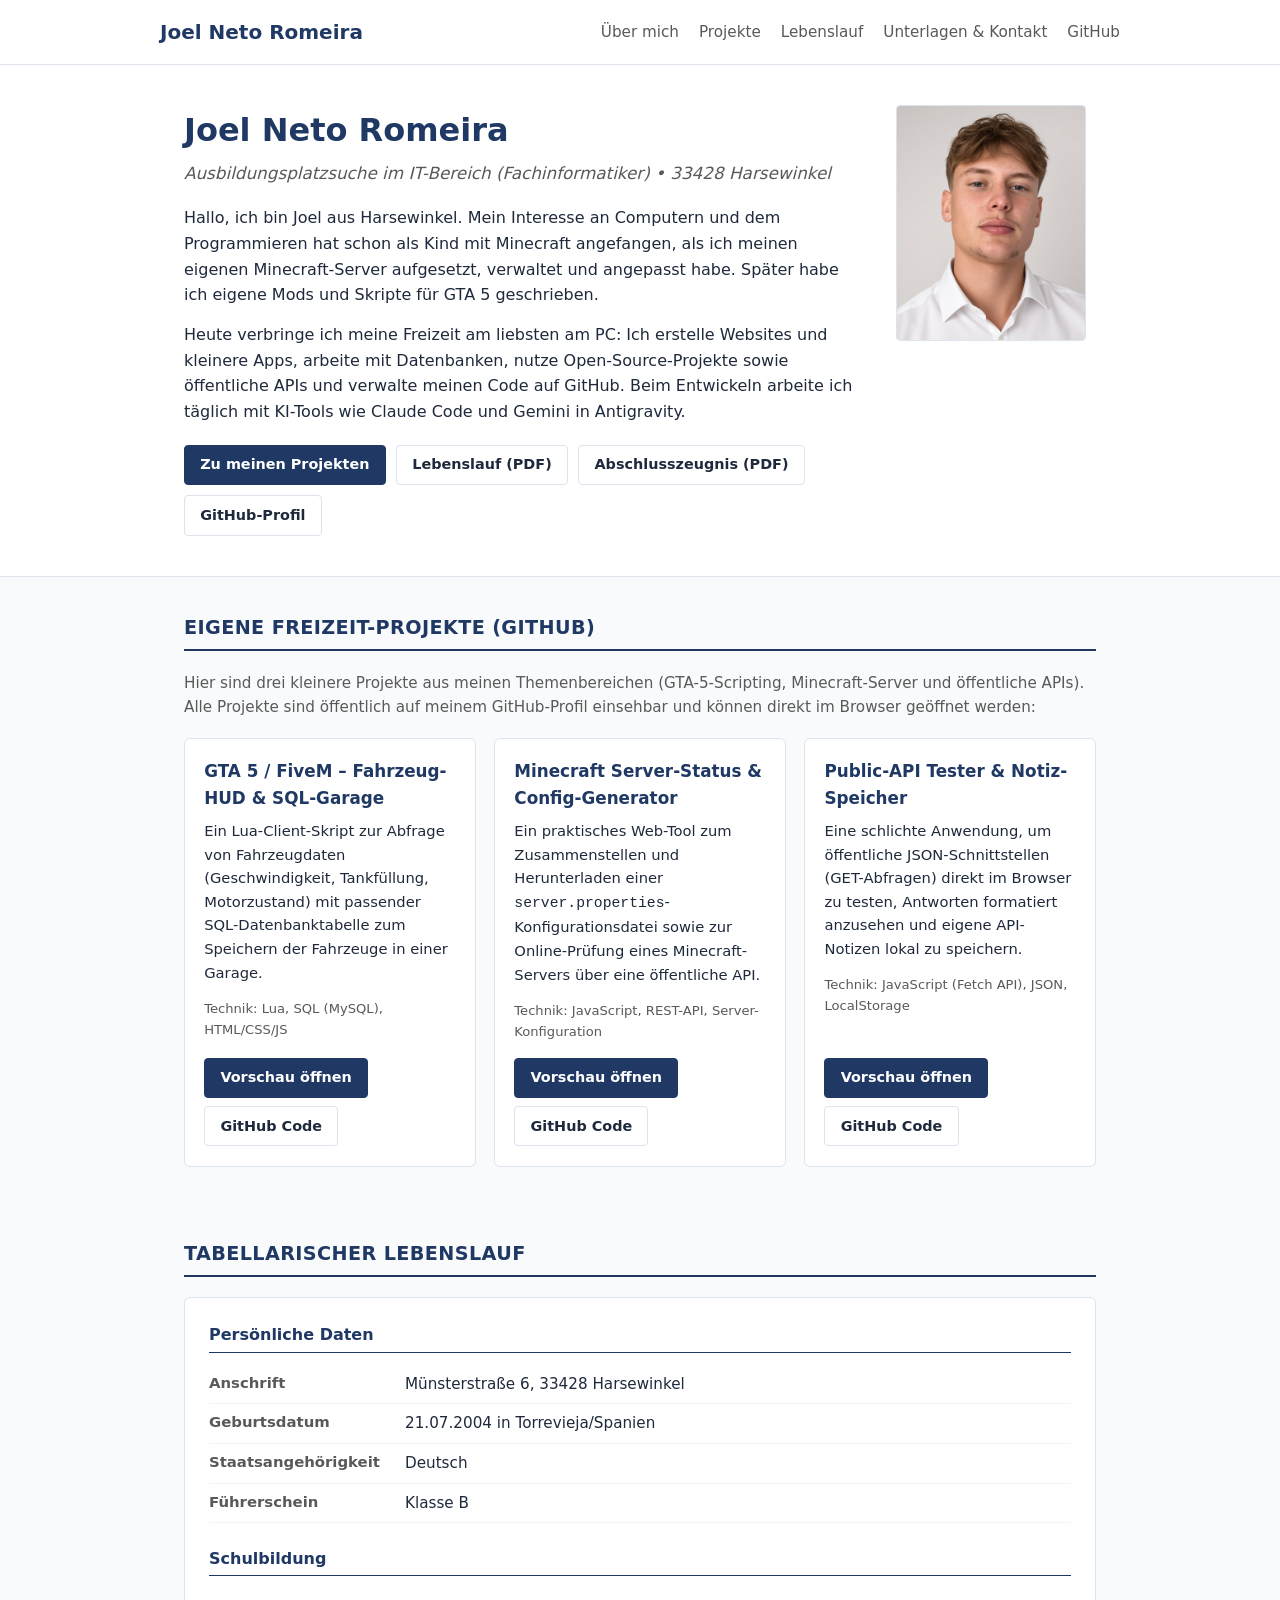
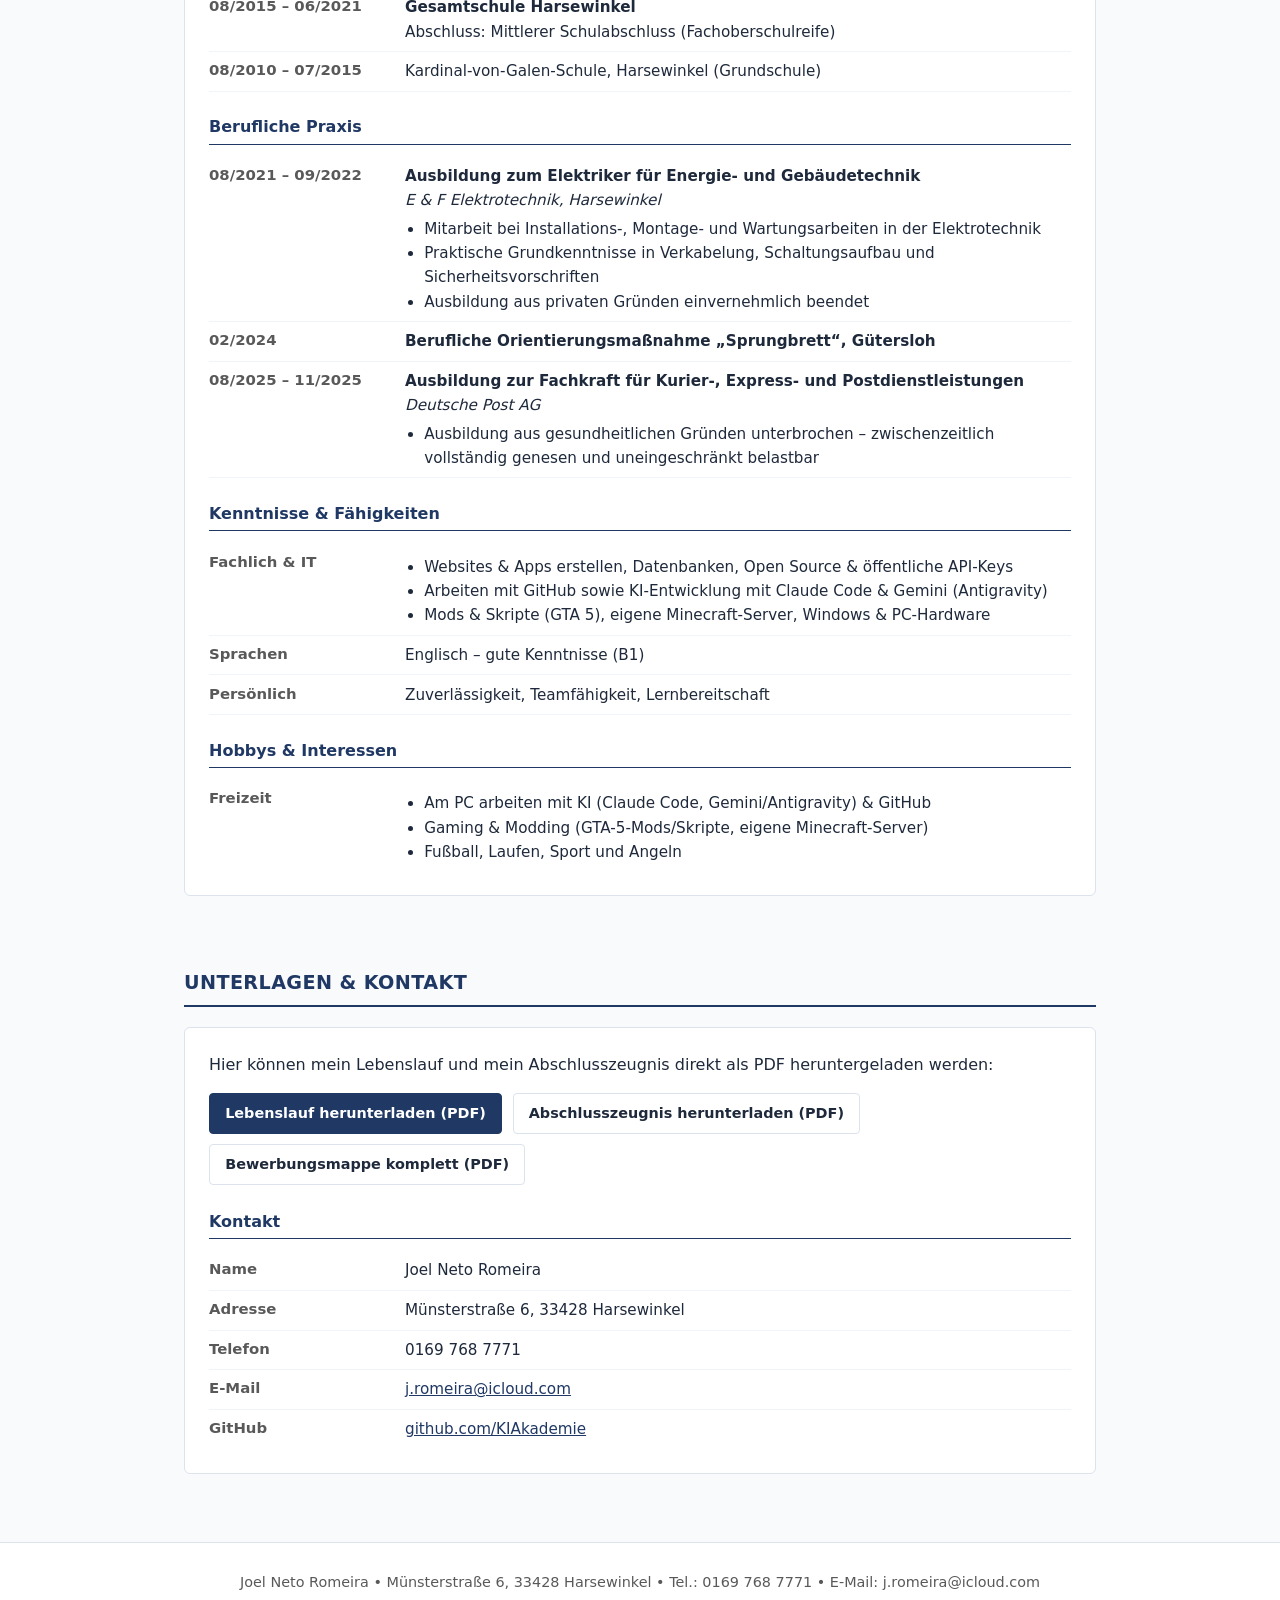
==== index.html @ 9e5f29b2 "Update joel-romeira-portfolio – schlichtes, bodenständiges Layout" ====
<!DOCTYPE html>
<html lang="de">
<head>
  <meta charset="UTF-8" />
  <meta name="viewport" content="width=device-width, initial-scale=1.0" />
  <title>Joel Neto Romeira – Über mich, Projekte &amp; Lebenslauf</title>
  <link rel="stylesheet" href="style.css" />
</head>
<body>
  <header class="site-header">
    <div class="container nav-bar">
      <a href="#" class="site-title">Joel Neto Romeira</a>
      <nav class="nav-links">
        <a href="#ueber-mich">Über mich</a>
        <a href="#projekte">Projekte</a>
        <a href="#lebenslauf">Lebenslauf</a>
        <a href="#unterlagen">Unterlagen &amp; Kontakt</a>
        <a href="https://github.com/KIAkademie" target="_blank" rel="noopener">GitHub</a>
      </nav>
    </div>
  </header>

  <section id="ueber-mich" class="intro-section">
    <div class="container intro-grid">
      <div class="intro-text">
        <h1>Joel Neto Romeira</h1>
        <div class="intro-subtitle">Ausbildungsplatzsuche im IT-Bereich (Fachinformatiker) • 33428 Harsewinkel</div>
        <p>
          Hallo, ich bin Joel aus Harsewinkel. Mein Interesse an Computern und dem Programmieren hat schon als Kind mit Minecraft angefangen, als ich meinen eigenen Minecraft-Server aufgesetzt, verwaltet und angepasst habe. Später habe ich eigene Mods und Skripte für GTA 5 geschrieben.
        </p>
        <p>
          Heute verbringe ich meine Freizeit am liebsten am PC: Ich erstelle Websites und kleinere Apps, arbeite mit Datenbanken, nutze Open-Source-Projekte sowie öffentliche APIs und verwalte meinen Code auf GitHub. Beim Entwickeln arbeite ich täglich mit KI-Tools wie Claude Code und Gemini in Antigravity.
        </p>
        <div class="intro-actions">
          <a href="#projekte" class="btn btn-primary">Zu meinen Projekten</a>
          <a href="assets/Lebenslauf_Joel_Neto_Romeira.pdf" target="_blank" class="btn">Lebenslauf (PDF)</a>
          <a href="assets/Abschlusszeugnis_Joel_Neto_Romeira.pdf" target="_blank" class="btn">Abschlusszeugnis (PDF)</a>
          <a href="https://github.com/KIAkademie" target="_blank" rel="noopener" class="btn">GitHub-Profil</a>
        </div>
      </div>

      <div class="photo-box">
        <img src="assets/foto.png" alt="Joel Neto Romeira" />
      </div>
    </div>
  </section>

  <main class="container">
    <!-- Projekte -->
    <section id="projekte">
      <h2 class="section-heading">Eigene Freizeit-Projekte (GitHub)</h2>
      <p style="margin-bottom:1.15rem;color:var(--muted);font-size:0.95rem;">
        Hier sind drei kleinere Projekte aus meinen Themenbereichen (GTA-5-Scripting, Minecraft-Server und öffentliche APIs). Alle Projekte sind öffentlich auf meinem GitHub-Profil einsehbar und können direkt im Browser geöffnet werden:
      </p>

      <div class="project-list">
        <article class="project-card">
          <div>
            <h3>GTA 5 / FiveM – Fahrzeug-HUD &amp; SQL-Garage</h3>
            <p>
              Ein Lua-Client-Skript zur Abfrage von Fahrzeugdaten (Geschwindigkeit, Tankfüllung, Motorzustand) mit passender SQL-Datenbanktabelle zum Speichern der Fahrzeuge in einer Garage.
            </p>
            <div class="project-meta">Technik: Lua, SQL (MySQL), HTML/CSS/JS</div>
          </div>
          <div class="project-links">
            <a href="demos/gta5-fivem-server-toolkit/index.html" target="_blank" class="btn btn-primary">Vorschau öffnen</a>
            <a href="https://github.com/KIAkademie/gta5-fivem-server-toolkit" target="_blank" rel="noopener" class="btn">GitHub Code</a>
          </div>
        </article>

        <article class="project-card">
          <div>
            <h3>Minecraft Server-Status &amp; Config-Generator</h3>
            <p>
              Ein praktisches Web-Tool zum Zusammenstellen und Herunterladen einer <code>server.properties</code>-Konfigurationsdatei sowie zur Online-Prüfung eines Minecraft-Servers über eine öffentliche API.
            </p>
            <div class="project-meta">Technik: JavaScript, REST-API, Server-Konfiguration</div>
          </div>
          <div class="project-links">
            <a href="demos/minecraft-server-config/index.html" target="_blank" class="btn btn-primary">Vorschau öffnen</a>
            <a href="https://github.com/KIAkademie/minecraft-server-config" target="_blank" rel="noopener" class="btn">GitHub Code</a>
          </div>
        </article>

        <article class="project-card">
          <div>
            <h3>Public-API Tester &amp; Notiz-Speicher</h3>
            <p>
              Eine schlichte Anwendung, um öffentliche JSON-Schnittstellen (GET-Abfragen) direkt im Browser zu testen, Antworten formatiert anzusehen und eigene API-Notizen lokal zu speichern.
            </p>
            <div class="project-meta">Technik: JavaScript (Fetch API), JSON, LocalStorage</div>
          </div>
          <div class="project-links">
            <a href="demos/public-api-notes/index.html" target="_blank" class="btn btn-primary">Vorschau öffnen</a>
            <a href="https://github.com/KIAkademie/public-api-notes" target="_blank" rel="noopener" class="btn">GitHub Code</a>
          </div>
        </article>
      </div>
    </section>

    <!-- Lebenslauf -->
    <section id="lebenslauf">
      <h2 class="section-heading">Tabellarischer Lebenslauf</h2>
      <div class="cv-card">
        <div class="cv-group-title">Persönliche Daten</div>
        <div class="cv-row">
          <div class="cv-label">Anschrift</div>
          <div class="cv-value">Münsterstraße 6, 33428 Harsewinkel</div>
        </div>
        <div class="cv-row">
          <div class="cv-label">Geburtsdatum</div>
          <div class="cv-value">21.07.2004 in Torrevieja/Spanien</div>
        </div>
        <div class="cv-row">
          <div class="cv-label">Staatsangehörigkeit</div>
          <div class="cv-value">Deutsch</div>
        </div>
        <div class="cv-row">
          <div class="cv-label">Führerschein</div>
          <div class="cv-value">Klasse B</div>
        </div>

        <div class="cv-group-title">Schulbildung</div>
        <div class="cv-row">
          <div class="cv-label">08/2015 – 06/2021</div>
          <div class="cv-value">
            <strong>Gesamtschule Harsewinkel</strong><br />
            Abschluss: Mittlerer Schulabschluss (Fachoberschulreife)
          </div>
        </div>
        <div class="cv-row">
          <div class="cv-label">08/2010 – 07/2015</div>
          <div class="cv-value">Kardinal-von-Galen-Schule, Harsewinkel (Grundschule)</div>
        </div>

        <div class="cv-group-title">Berufliche Praxis</div>
        <div class="cv-row">
          <div class="cv-label">08/2021 – 09/2022</div>
          <div class="cv-value">
            <strong>Ausbildung zum Elektriker für Energie- und Gebäudetechnik</strong><br />
            <em>E &amp; F Elektrotechnik, Harsewinkel</em>
            <ul>
              <li>Mitarbeit bei Installations-, Montage- und Wartungsarbeiten in der Elektrotechnik</li>
              <li>Praktische Grundkenntnisse in Verkabelung, Schaltungsaufbau und Sicherheitsvorschriften</li>
              <li>Ausbildung aus privaten Gründen einvernehmlich beendet</li>
            </ul>
          </div>
        </div>
        <div class="cv-row">
          <div class="cv-label">02/2024</div>
          <div class="cv-value"><strong>Berufliche Orientierungsmaßnahme „Sprungbrett“, Gütersloh</strong></div>
        </div>
        <div class="cv-row">
          <div class="cv-label">08/2025 – 11/2025</div>
          <div class="cv-value">
            <strong>Ausbildung zur Fachkraft für Kurier-, Express- und Postdienstleistungen</strong><br />
            <em>Deutsche Post AG</em>
            <ul>
              <li>Ausbildung aus gesundheitlichen Gründen unterbrochen – zwischenzeitlich vollständig genesen und uneingeschränkt belastbar</li>
            </ul>
          </div>
        </div>

        <div class="cv-group-title">Kenntnisse &amp; Fähigkeiten</div>
        <div class="cv-row">
          <div class="cv-label">Fachlich &amp; IT</div>
          <div class="cv-value">
            <ul>
              <li>Websites &amp; Apps erstellen, Datenbanken, Open Source &amp; öffentliche API-Keys</li>
              <li>Arbeiten mit GitHub sowie KI-Entwicklung mit Claude Code &amp; Gemini (Antigravity)</li>
              <li>Mods &amp; Skripte (GTA 5), eigene Minecraft-Server, Windows &amp; PC-Hardware</li>
            </ul>
          </div>
        </div>
        <div class="cv-row">
          <div class="cv-label">Sprachen</div>
          <div class="cv-value">Englisch – gute Kenntnisse (B1)</div>
        </div>
        <div class="cv-row">
          <div class="cv-label">Persönlich</div>
          <div class="cv-value">Zuverlässigkeit, Teamfähigkeit, Lernbereitschaft</div>
        </div>

        <div class="cv-group-title">Hobbys &amp; Interessen</div>
        <div class="cv-row">
          <div class="cv-label">Freizeit</div>
          <div class="cv-value">
            <ul>
              <li>Am PC arbeiten mit KI (Claude Code, Gemini/Antigravity) &amp; GitHub</li>
              <li>Gaming &amp; Modding (GTA-5-Mods/Skripte, eigene Minecraft-Server)</li>
              <li>Fußball, Laufen, Sport und Angeln</li>
            </ul>
          </div>
        </div>
      </div>
    </section>

    <!-- Unterlagen & Kontakt -->
    <section id="unterlagen">
      <h2 class="section-heading">Unterlagen &amp; Kontakt</h2>
      <div class="cv-card">
        <p style="margin-bottom:1rem;">
          Hier können mein Lebenslauf und mein Abschlusszeugnis direkt als PDF heruntergeladen werden:
        </p>
        <div style="display:flex;gap:0.65rem;flex-wrap:wrap;margin-bottom:1.5rem;">
          <a href="assets/Lebenslauf_Joel_Neto_Romeira.pdf" target="_blank" class="btn btn-primary">Lebenslauf herunterladen (PDF)</a>
          <a href="assets/Abschlusszeugnis_Joel_Neto_Romeira.pdf" target="_blank" class="btn">Abschlusszeugnis herunterladen (PDF)</a>
          <a href="assets/Bewerbung_Joel_Neto_Romeira.pdf" target="_blank" class="btn">Bewerbungsmappe komplett (PDF)</a>
        </div>

        <div class="cv-group-title">Kontakt</div>
        <div class="cv-row">
          <div class="cv-label">Name</div>
          <div class="cv-value">Joel Neto Romeira</div>
        </div>
        <div class="cv-row">
          <div class="cv-label">Adresse</div>
          <div class="cv-value">Münsterstraße 6, 33428 Harsewinkel</div>
        </div>
        <div class="cv-row">
          <div class="cv-label">Telefon</div>
          <div class="cv-value">0169 768 7771</div>
        </div>
        <div class="cv-row">
          <div class="cv-label">E-Mail</div>
          <div class="cv-value"><a href="mailto:j.romeira@icloud.com" style="color:var(--brand);">j.romeira@icloud.com</a></div>
        </div>
        <div class="cv-row">
          <div class="cv-label">GitHub</div>
          <div class="cv-value"><a href="https://github.com/KIAkademie" target="_blank" rel="noopener" style="color:var(--brand);">github.com/KIAkademie</a></div>
        </div>
      </div>
    </section>
  </main>

  <footer>
    <div class="container">
      Joel Neto Romeira • Münsterstraße 6, 33428 Harsewinkel • Tel.: 0169 768 7771 • E-Mail: j.romeira@icloud.com
    </div>
  </footer>
</body>
</html>
---- style.css ----
:root {
  --bg: #f8fafc;
  --surface: #ffffff;
  --border: #dce3ec;
  --text: #1e293b;
  --muted: #595959;
  --brand: #1F3864;
}

* {
  box-sizing: border-box;
  margin: 0;
  padding: 0;
}

html {
  scroll-behavior: smooth;
}

body {
  font-family: Calibri, 'Segoe UI', system-ui, -apple-system, sans-serif;
  background: var(--bg);
  color: var(--text);
  line-height: 1.6;
  font-size: 16px;
}

.container {
  max-width: 960px;
  margin: 0 auto;
  padding: 0 1.5rem;
}

/* Header / Nav */
.site-header {
  background: var(--surface);
  border-bottom: 1px solid var(--border);
}

.nav-bar {
  display: flex;
  justify-content: space-between;
  align-items: center;
  padding: 1rem 0;
  flex-wrap: wrap;
  gap: 1rem;
}

.site-title {
  font-size: 1.25rem;
  font-weight: 700;
  color: var(--brand);
  text-decoration: none;
}

.nav-links {
  display: flex;
  gap: 1.25rem;
  align-items: center;
  flex-wrap: wrap;
}

.nav-links a {
  color: var(--muted);
  text-decoration: none;
  font-size: 0.95rem;
}

.nav-links a:hover {
  color: var(--brand);
  text-decoration: underline;
}

/* Buttons */
.btn {
  display: inline-block;
  padding: 0.48rem 0.95rem;
  border-radius: 4px;
  font-size: 0.9rem;
  font-weight: 600;
  text-decoration: none;
  border: 1px solid var(--border);
  background: var(--surface);
  color: var(--text);
  cursor: pointer;
}

.btn:hover {
  border-color: var(--brand);
  color: var(--brand);
}

.btn-primary {
  background: var(--brand);
  color: #ffffff;
  border-color: var(--brand);
}

.btn-primary:hover {
  background: #16294b;
  color: #ffffff;
}

/* Intro / Über mich */
.intro-section {
  background: var(--surface);
  border-bottom: 1px solid var(--border);
  padding: 2.5rem 0;
}

.intro-grid {
  display: grid;
  grid-template-columns: 1fr 200px;
  gap: 2.25rem;
  align-items: start;
}

@media (max-width: 720px) {
  .intro-grid {
    grid-template-columns: 1fr;
  }
}

.intro-text h1 {
  font-size: 2rem;
  color: var(--brand);
  margin-bottom: 0.25rem;
}

.intro-subtitle {
  font-size: 1.05rem;
  color: var(--muted);
  font-style: italic;
  margin-bottom: 1.15rem;
}

.intro-text p {
  margin-bottom: 0.9rem;
  color: var(--text);
}

.intro-actions {
  display: flex;
  gap: 0.65rem;
  flex-wrap: wrap;
  margin-top: 1.25rem;
}

.photo-box {
  border: 1px solid var(--border);
  border-radius: 4px;
  overflow: hidden;
  background: #e5e7eb;
  max-width: 190px;
}

.photo-box img {
  width: 100%;
  height: auto;
  display: block;
}

/* Sections */
section {
  padding: 2.25rem 0;
}

.section-heading {
  font-size: 1.2rem;
  font-weight: 700;
  color: var(--brand);
  text-transform: uppercase;
  letter-spacing: 0.02em;
  border-bottom: 2px solid var(--brand);
  padding-bottom: 0.35rem;
  margin-bottom: 1.25rem;
}

/* Projects */
.project-list {
  display: grid;
  grid-template-columns: repeat(auto-fit, minmax(280px, 1fr));
  gap: 1.15rem;
}

.project-card {
  background: var(--surface);
  border: 1px solid var(--border);
  border-radius: 6px;
  padding: 1.2rem;
  display: flex;
  flex-direction: column;
  justify-content: space-between;
}

.project-card h3 {
  font-size: 1.05rem;
  color: var(--brand);
  margin-bottom: 0.45rem;
}

.project-card p {
  font-size: 0.92rem;
  color: var(--text);
  margin-bottom: 0.85rem;
}

.project-meta {
  font-size: 0.82rem;
  color: var(--muted);
  margin-bottom: 1rem;
}

.project-links {
  display: flex;
  gap: 0.5rem;
  flex-wrap: wrap;
}

/* CV Table Layout */
.cv-card {
  background: var(--surface);
  border: 1px solid var(--border);
  border-radius: 6px;
  padding: 1.5rem;
}

.cv-group-title {
  font-size: 1rem;
  font-weight: 700;
  color: var(--brand);
  border-bottom: 1px solid var(--brand);
  padding-bottom: 0.25rem;
  margin: 1.4rem 0 0.75rem;
}

.cv-group-title:first-child {
  margin-top: 0;
}

.cv-row {
  display: grid;
  grid-template-columns: 180px 1fr;
  gap: 1rem;
  padding: 0.45rem 0;
  border-bottom: 1px solid #f1f5f9;
}

.cv-row:last-child {
  border-bottom: none;
}

@media (max-width: 640px) {
  .cv-row {
    grid-template-columns: 1fr;
    gap: 0.2rem;
  }
}

.cv-label {
  font-weight: 700;
  color: var(--muted);
  font-size: 0.93rem;
}

.cv-value {
  font-size: 0.95rem;
}

.cv-value ul {
  padding-left: 1.2rem;
  margin-top: 0.25rem;
}

/* Footer */
footer {
  background: var(--surface);
  border-top: 1px solid var(--border);
  padding: 1.75rem 0;
  margin-top: 2rem;
  font-size: 0.9rem;
  color: var(--muted);
  text-align: center;
}
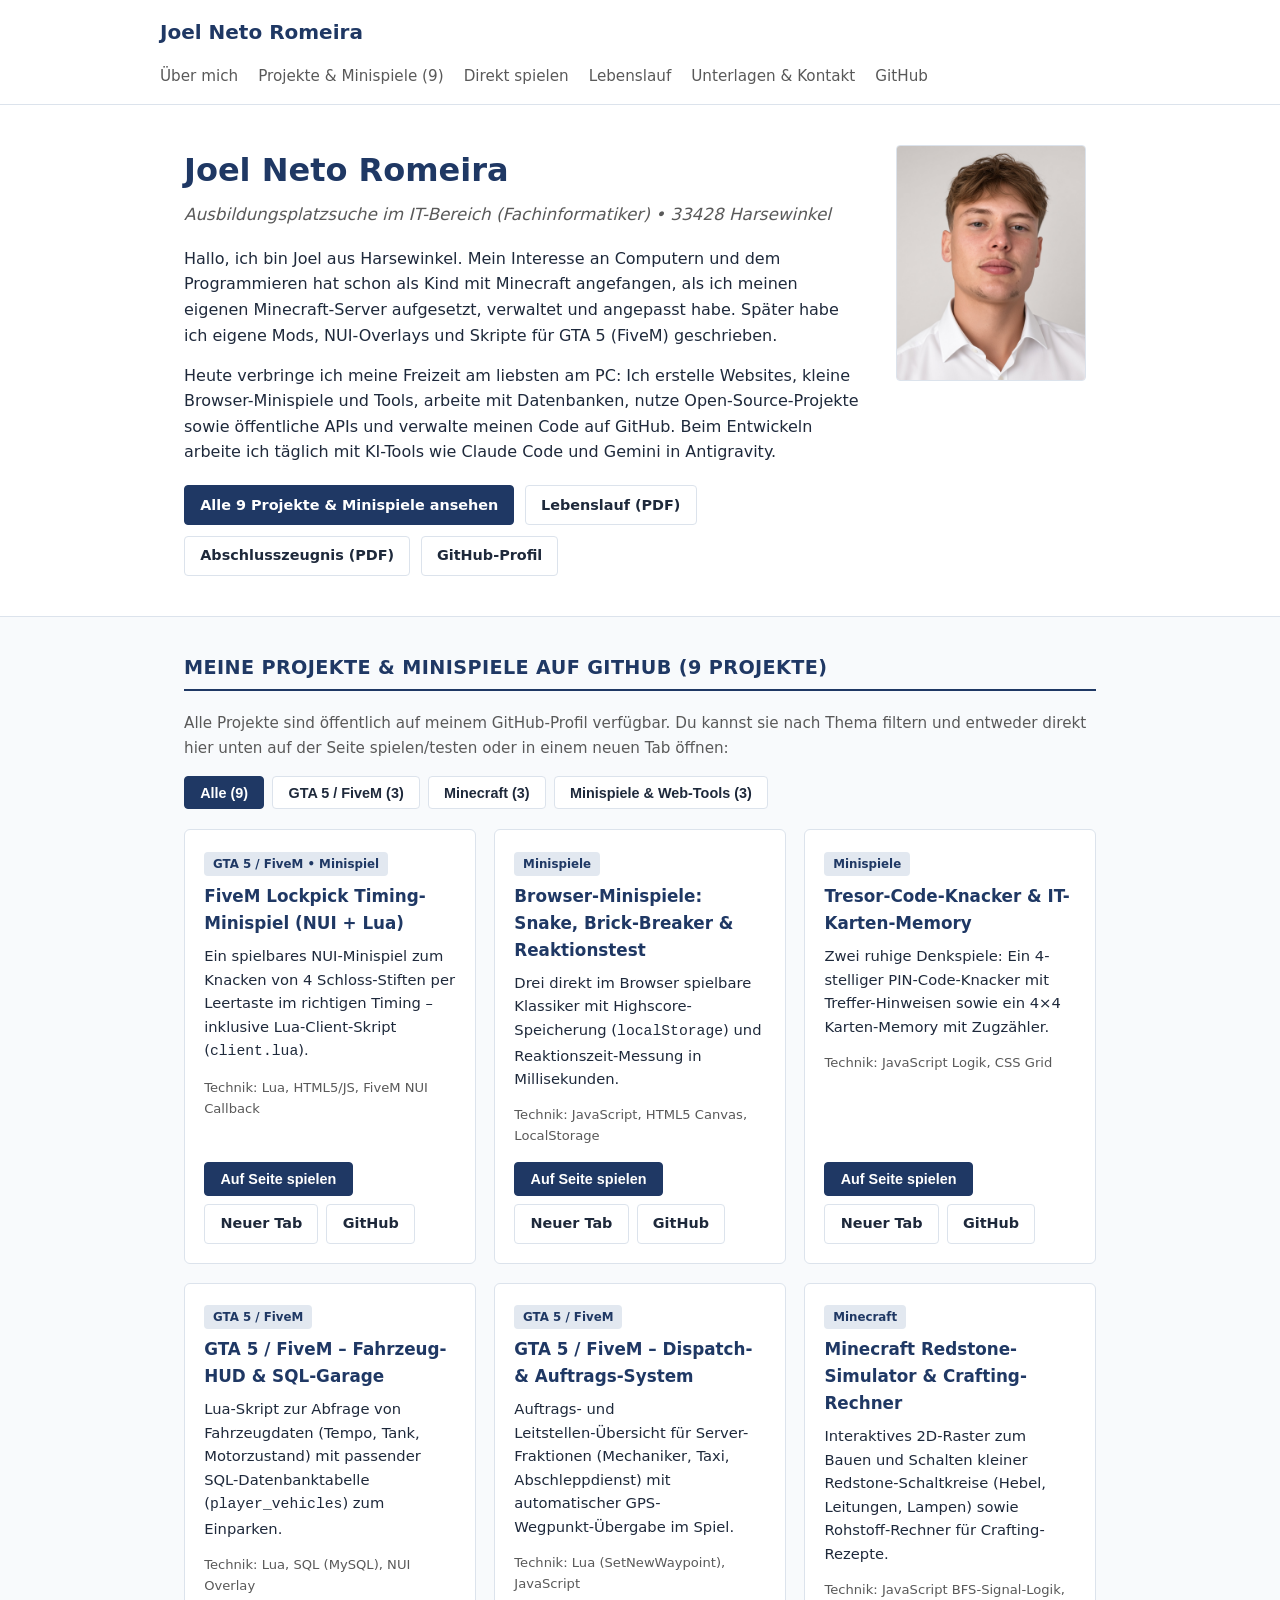
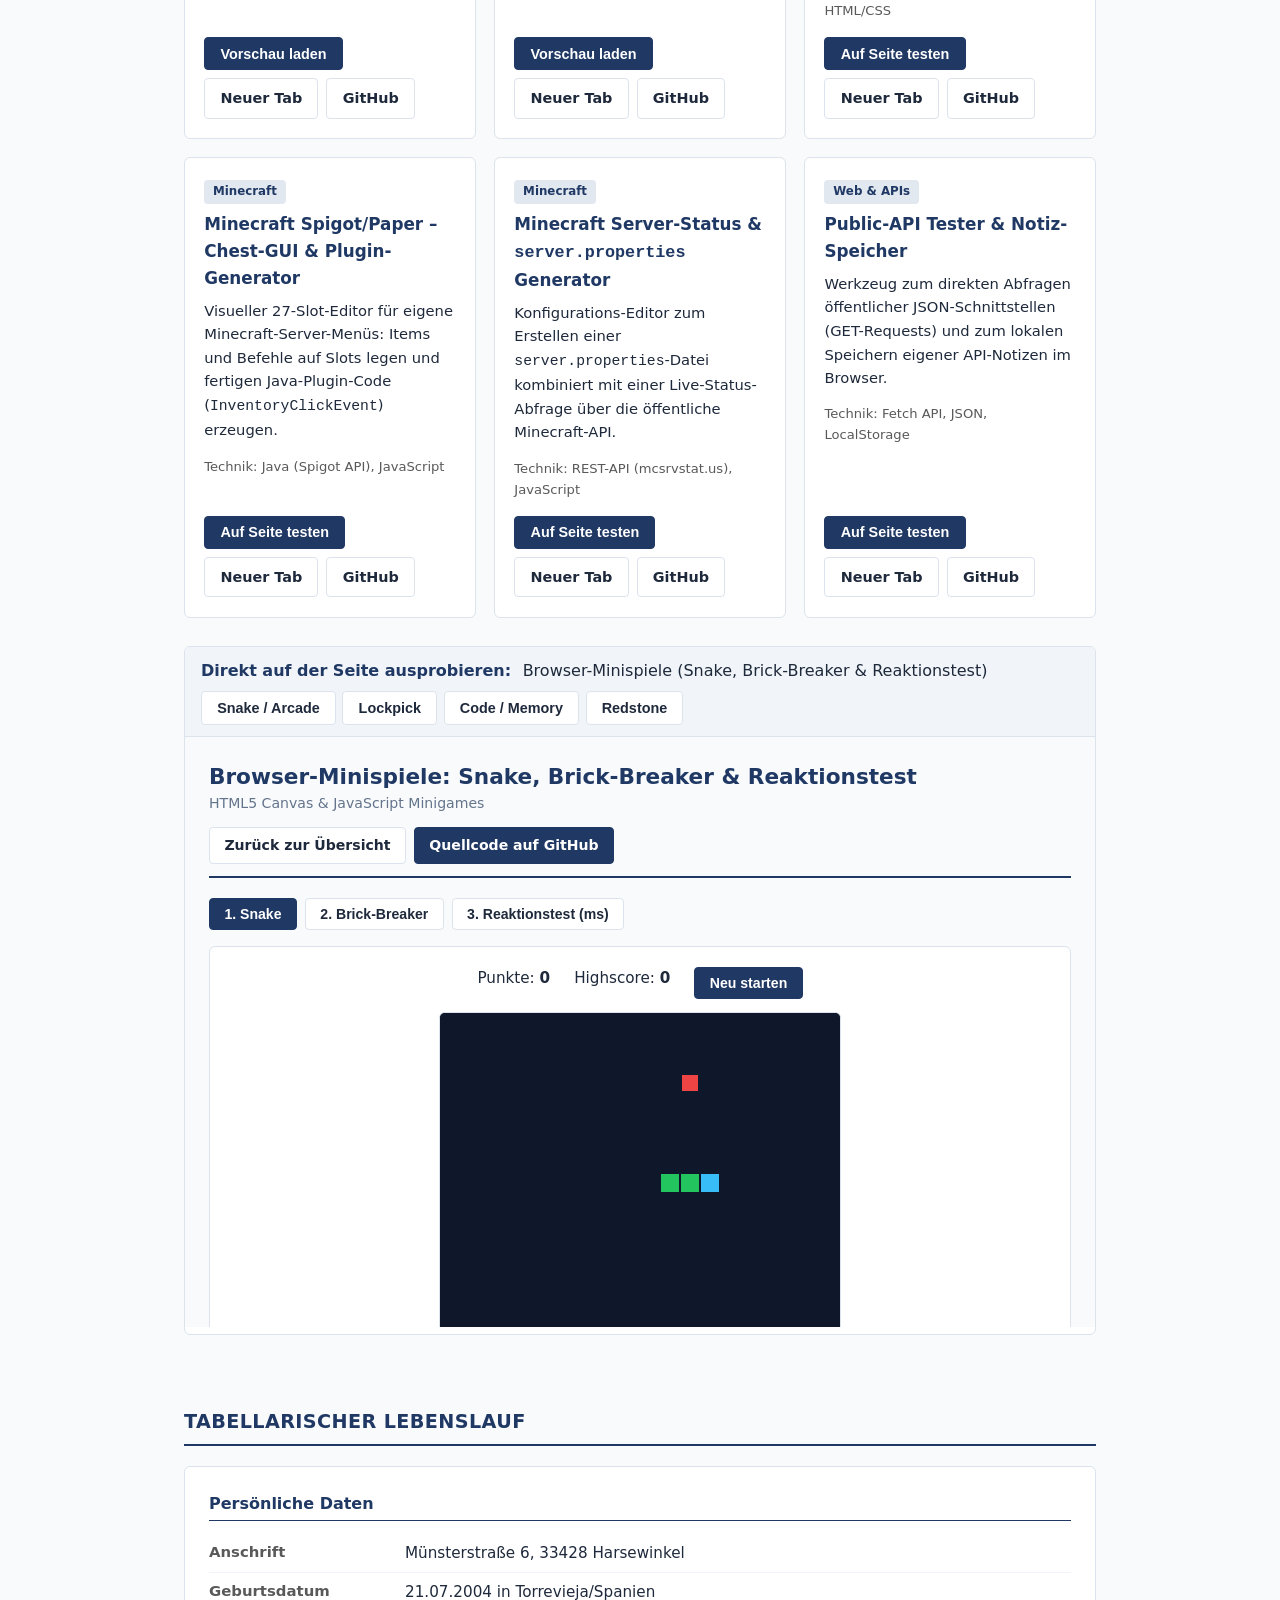
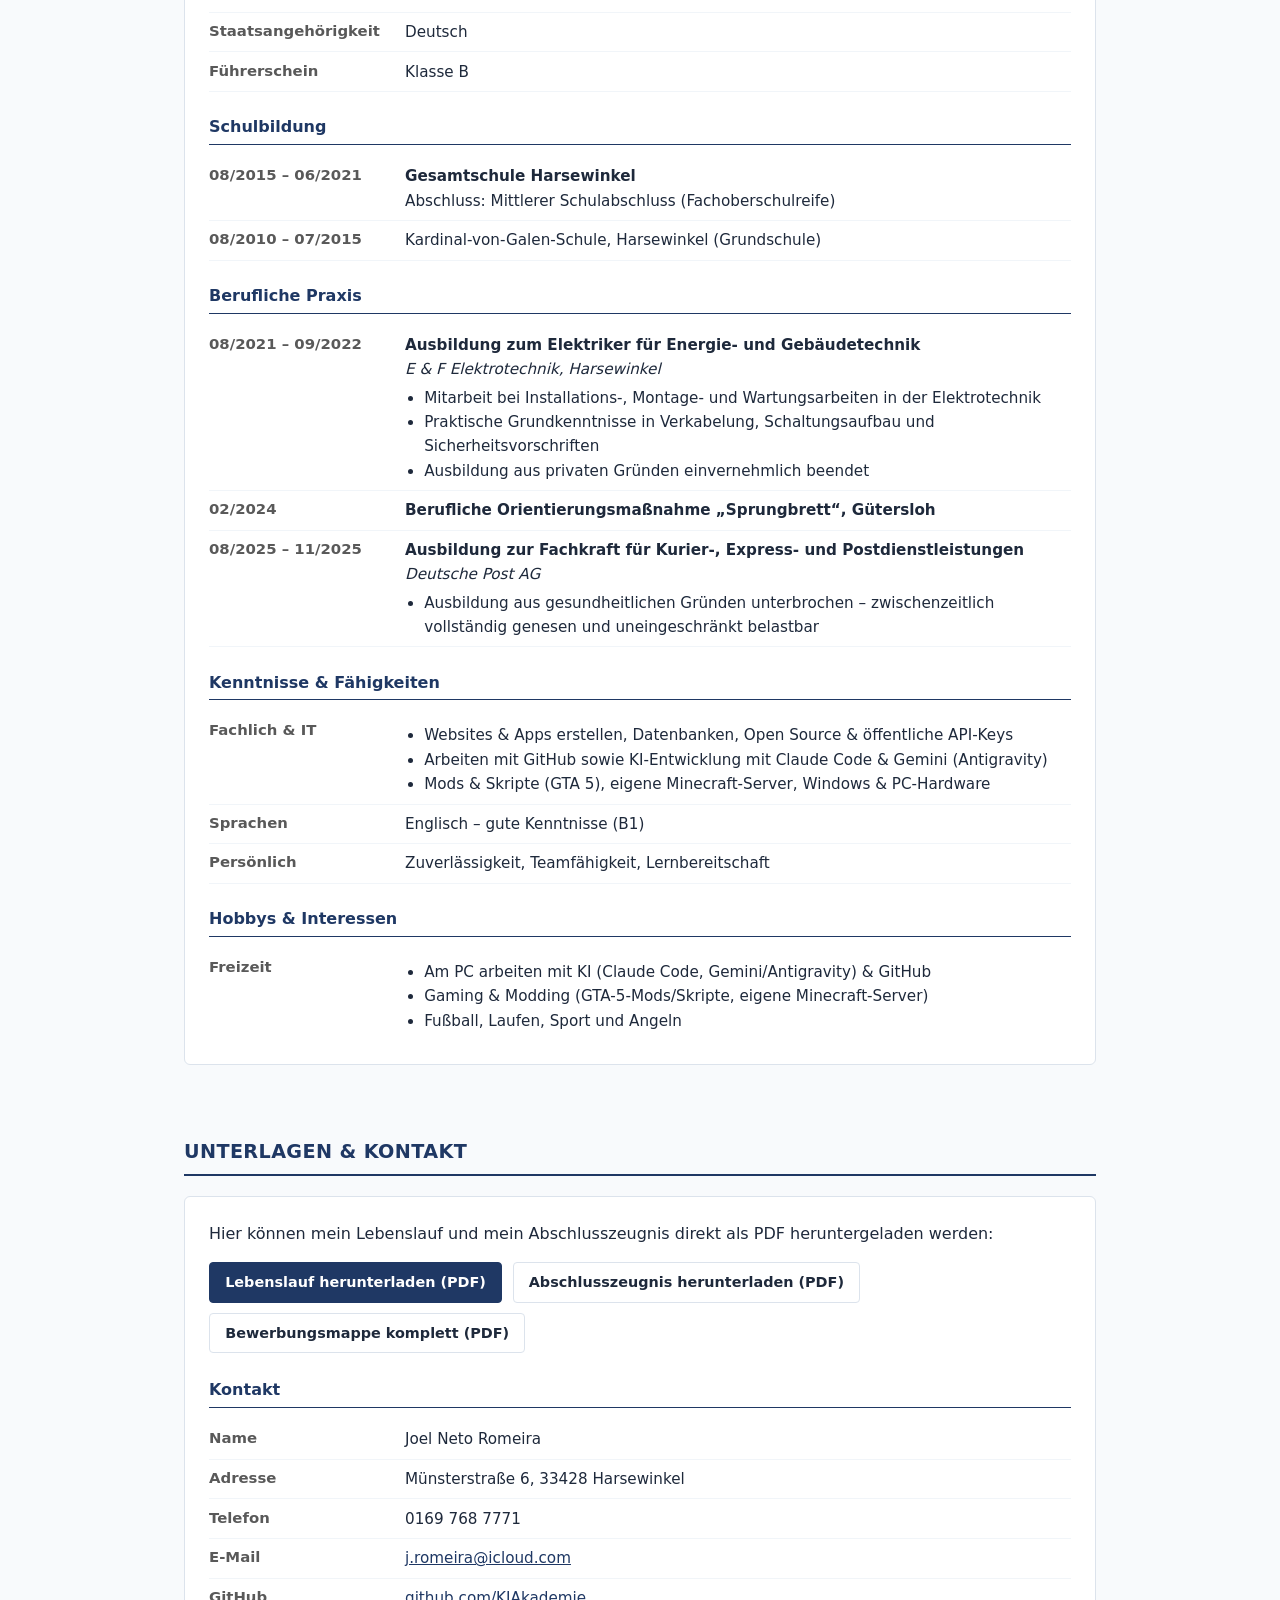
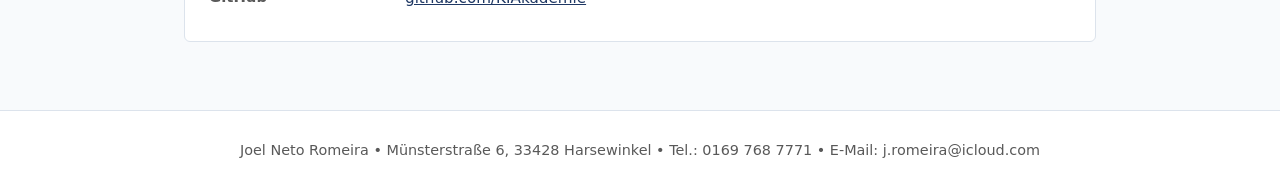
==== commit 0e0f71f0: "Add 9 projects and playable minigames section" ====
--- a/index.html
+++ b/index.html
@@ -3,8 +3,49 @@
 <head>
   <meta charset="UTF-8" />
   <meta name="viewport" content="width=device-width, initial-scale=1.0" />
-  <title>Joel Neto Romeira – Über mich, Projekte &amp; Lebenslauf</title>
+  <title>Joel Neto Romeira – Über mich, Projekte, Minispiele &amp; Lebenslauf</title>
   <link rel="stylesheet" href="style.css" />
+  <style>
+    .filter-bar {
+      display: flex;
+      gap: 0.5rem;
+      flex-wrap: wrap;
+      margin-bottom: 1.25rem;
+    }
+    .cat-tag {
+      display: inline-block;
+      font-size: 0.74rem;
+      font-weight: 700;
+      color: var(--brand);
+      background: #e2e8f0;
+      padding: 0.15rem 0.55rem;
+      border-radius: 4px;
+      margin-bottom: 0.45rem;
+    }
+    .play-frame-box {
+      margin-top: 1.75rem;
+      background: var(--surface);
+      border: 1px solid var(--border);
+      border-radius: 6px;
+      overflow: hidden;
+    }
+    .play-frame-header {
+      display: flex;
+      justify-content: space-between;
+      align-items: center;
+      padding: 0.7rem 1rem;
+      background: #f1f5f9;
+      border-bottom: 1px solid var(--border);
+      flex-wrap: wrap;
+      gap: 0.5rem;
+    }
+    .play-iframe {
+      width: 100%;
+      height: 590px;
+      border: none;
+      background: #f8fafc;
+    }
+  </style>
 </head>
 <body>
   <header class="site-header">
@@ -12,7 +53,8 @@
       <a href="#" class="site-title">Joel Neto Romeira</a>
       <nav class="nav-links">
         <a href="#ueber-mich">Über mich</a>
-        <a href="#projekte">Projekte</a>
+        <a href="#projekte">Projekte &amp; Minispiele (9)</a>
+        <a href="#direkt-spielen">Direkt spielen</a>
         <a href="#lebenslauf">Lebenslauf</a>
         <a href="#unterlagen">Unterlagen &amp; Kontakt</a>
         <a href="https://github.com/KIAkademie" target="_blank" rel="noopener">GitHub</a>
@@ -26,13 +68,13 @@
         <h1>Joel Neto Romeira</h1>
         <div class="intro-subtitle">Ausbildungsplatzsuche im IT-Bereich (Fachinformatiker) • 33428 Harsewinkel</div>
         <p>
-          Hallo, ich bin Joel aus Harsewinkel. Mein Interesse an Computern und dem Programmieren hat schon als Kind mit Minecraft angefangen, als ich meinen eigenen Minecraft-Server aufgesetzt, verwaltet und angepasst habe. Später habe ich eigene Mods und Skripte für GTA 5 geschrieben.
+          Hallo, ich bin Joel aus Harsewinkel. Mein Interesse an Computern und dem Programmieren hat schon als Kind mit Minecraft angefangen, als ich meinen eigenen Minecraft-Server aufgesetzt, verwaltet und angepasst habe. Später habe ich eigene Mods, NUI-Overlays und Skripte für GTA 5 (FiveM) geschrieben.
         </p>
         <p>
-          Heute verbringe ich meine Freizeit am liebsten am PC: Ich erstelle Websites und kleinere Apps, arbeite mit Datenbanken, nutze Open-Source-Projekte sowie öffentliche APIs und verwalte meinen Code auf GitHub. Beim Entwickeln arbeite ich täglich mit KI-Tools wie Claude Code und Gemini in Antigravity.
+          Heute verbringe ich meine Freizeit am liebsten am PC: Ich erstelle Websites, kleine Browser-Minispiele und Tools, arbeite mit Datenbanken, nutze Open-Source-Projekte sowie öffentliche APIs und verwalte meinen Code auf GitHub. Beim Entwickeln arbeite ich täglich mit KI-Tools wie Claude Code und Gemini in Antigravity.
         </p>
         <div class="intro-actions">
-          <a href="#projekte" class="btn btn-primary">Zu meinen Projekten</a>
+          <a href="#projekte" class="btn btn-primary">Alle 9 Projekte &amp; Minispiele ansehen</a>
           <a href="assets/Lebenslauf_Joel_Neto_Romeira.pdf" target="_blank" class="btn">Lebenslauf (PDF)</a>
           <a href="assets/Abschlusszeugnis_Joel_Neto_Romeira.pdf" target="_blank" class="btn">Abschlusszeugnis (PDF)</a>
           <a href="https://github.com/KIAkademie" target="_blank" rel="noopener" class="btn">GitHub-Profil</a>
@@ -46,55 +88,190 @@
   </section>
 
   <main class="container">
-    <!-- Projekte -->
+    <!-- Projekte & Minispiele -->
     <section id="projekte">
-      <h2 class="section-heading">Eigene Freizeit-Projekte (GitHub)</h2>
-      <p style="margin-bottom:1.15rem;color:var(--muted);font-size:0.95rem;">
-        Hier sind drei kleinere Projekte aus meinen Themenbereichen (GTA-5-Scripting, Minecraft-Server und öffentliche APIs). Alle Projekte sind öffentlich auf meinem GitHub-Profil einsehbar und können direkt im Browser geöffnet werden:
+      <h2 class="section-heading">Meine Projekte &amp; Minispiele auf GitHub (9 Projekte)</h2>
+      <p style="margin-bottom:1rem;color:var(--muted);font-size:0.95rem;">
+        Alle Projekte sind öffentlich auf meinem GitHub-Profil verfügbar. Du kannst sie nach Thema filtern und entweder direkt hier unten auf der Seite spielen/testen oder in einem neuen Tab öffnen:
       </p>
 
-      <div class="project-list">
-        <article class="project-card">
-          <div>
+      <div class="filter-bar">
+        <button class="btn btn-primary" id="flt-all" onclick="filterProjects('all')">Alle (9)</button>
+        <button class="btn" id="flt-gta" onclick="filterProjects('gta')">GTA 5 / FiveM (3)</button>
+        <button class="btn" id="flt-mc" onclick="filterProjects('mc')">Minecraft (3)</button>
+        <button class="btn" id="flt-game" onclick="filterProjects('game')">Minispiele &amp; Web-Tools (3)</button>
+      </div>
+
+      <div class="project-list" id="projectGrid">
+        <!-- 1. GTA 5 Lockpick Minigame -->
+        <article class="project-card" data-cat="gta game">
+          <div>
+            <span class="cat-tag">GTA 5 / FiveM • Minispiel</span>
+            <h3>FiveM Lockpick Timing-Minispiel (NUI + Lua)</h3>
+            <p>
+              Ein spielbares NUI-Minispiel zum Knacken von 4 Schloss-Stiften per Leertaste im richtigen Timing – inklusive Lua-Client-Skript (<code>client.lua</code>).
+            </p>
+            <div class="project-meta">Technik: Lua, HTML5/JS, FiveM NUI Callback</div>
+          </div>
+          <div class="project-links">
+            <button class="btn btn-primary" onclick="loadInPage('demos/fivem-lockpick-minigame/index.html', 'FiveM Lockpick Timing-Minispiel')">Auf Seite spielen</button>
+            <a href="demos/fivem-lockpick-minigame/index.html" target="_blank" class="btn">Neuer Tab</a>
+            <a href="https://github.com/KIAkademie/fivem-lockpick-minigame" target="_blank" rel="noopener" class="btn">GitHub</a>
+          </div>
+        </article>
+
+        <!-- 2. Retro Arcade Minigames -->
+        <article class="project-card" data-cat="game">
+          <div>
+            <span class="cat-tag">Minispiele</span>
+            <h3>Browser-Minispiele: Snake, Brick-Breaker &amp; Reaktionstest</h3>
+            <p>
+              Drei direkt im Browser spielbare Klassiker mit Highscore-Speicherung (<code>localStorage</code>) und Reaktionszeit-Messung in Millisekunden.
+            </p>
+            <div class="project-meta">Technik: JavaScript, HTML5 Canvas, LocalStorage</div>
+          </div>
+          <div class="project-links">
+            <button class="btn btn-primary" onclick="loadInPage('demos/retro-arcade-minigames/index.html', 'Snake, Brick-Breaker & Reaktionstest')">Auf Seite spielen</button>
+            <a href="demos/retro-arcade-minigames/index.html" target="_blank" class="btn">Neuer Tab</a>
+            <a href="https://github.com/KIAkademie/retro-arcade-minigames" target="_blank" rel="noopener" class="btn">GitHub</a>
+          </div>
+        </article>
+
+        <!-- 3. Memory & Code-Knacker -->
+        <article class="project-card" data-cat="game">
+          <div>
+            <span class="cat-tag">Minispiele</span>
+            <h3>Tresor-Code-Knacker &amp; IT-Karten-Memory</h3>
+            <p>
+              Zwei ruhige Denkspiele: Ein 4-stelliger PIN-Code-Knacker mit Treffer-Hinweisen sowie ein 4×4 Karten-Memory mit Zugzähler.
+            </p>
+            <div class="project-meta">Technik: JavaScript Logik, CSS Grid</div>
+          </div>
+          <div class="project-links">
+            <button class="btn btn-primary" onclick="loadInPage('demos/memory-code-game/index.html', 'Tresor-Code-Knacker & Karten-Memory')">Auf Seite spielen</button>
+            <a href="demos/memory-code-game/index.html" target="_blank" class="btn">Neuer Tab</a>
+            <a href="https://github.com/KIAkademie/memory-code-game" target="_blank" rel="noopener" class="btn">GitHub</a>
+          </div>
+        </article>
+
+        <!-- 4. GTA 5 HUD & SQL Garage -->
+        <article class="project-card" data-cat="gta">
+          <div>
+            <span class="cat-tag">GTA 5 / FiveM</span>
             <h3>GTA 5 / FiveM – Fahrzeug-HUD &amp; SQL-Garage</h3>
             <p>
-              Ein Lua-Client-Skript zur Abfrage von Fahrzeugdaten (Geschwindigkeit, Tankfüllung, Motorzustand) mit passender SQL-Datenbanktabelle zum Speichern der Fahrzeuge in einer Garage.
-            </p>
-            <div class="project-meta">Technik: Lua, SQL (MySQL), HTML/CSS/JS</div>
-          </div>
-          <div class="project-links">
-            <a href="demos/gta5-fivem-server-toolkit/index.html" target="_blank" class="btn btn-primary">Vorschau öffnen</a>
-            <a href="https://github.com/KIAkademie/gta5-fivem-server-toolkit" target="_blank" rel="noopener" class="btn">GitHub Code</a>
-          </div>
-        </article>
-
-        <article class="project-card">
-          <div>
-            <h3>Minecraft Server-Status &amp; Config-Generator</h3>
-            <p>
-              Ein praktisches Web-Tool zum Zusammenstellen und Herunterladen einer <code>server.properties</code>-Konfigurationsdatei sowie zur Online-Prüfung eines Minecraft-Servers über eine öffentliche API.
-            </p>
-            <div class="project-meta">Technik: JavaScript, REST-API, Server-Konfiguration</div>
-          </div>
-          <div class="project-links">
-            <a href="demos/minecraft-server-config/index.html" target="_blank" class="btn btn-primary">Vorschau öffnen</a>
-            <a href="https://github.com/KIAkademie/minecraft-server-config" target="_blank" rel="noopener" class="btn">GitHub Code</a>
-          </div>
-        </article>
-
-        <article class="project-card">
-          <div>
+              Lua-Skript zur Abfrage von Fahrzeugdaten (Tempo, Tank, Motorzustand) mit passender SQL-Datenbanktabelle (<code>player_vehicles</code>) zum Einparken.
+            </p>
+            <div class="project-meta">Technik: Lua, SQL (MySQL), NUI Overlay</div>
+          </div>
+          <div class="project-links">
+            <button class="btn btn-primary" onclick="loadInPage('demos/gta5-fivem-server-toolkit/index.html', 'GTA 5 Fahrzeug-HUD & SQL-Garage')">Vorschau laden</button>
+            <a href="demos/gta5-fivem-server-toolkit/index.html" target="_blank" class="btn">Neuer Tab</a>
+            <a href="https://github.com/KIAkademie/gta5-fivem-server-toolkit" target="_blank" rel="noopener" class="btn">GitHub</a>
+          </div>
+        </article>
+
+        <!-- 5. GTA 5 Dispatch System -->
+        <article class="project-card" data-cat="gta">
+          <div>
+            <span class="cat-tag">GTA 5 / FiveM</span>
+            <h3>GTA 5 / FiveM – Dispatch- &amp; Auftrags-System</h3>
+            <p>
+              Auftrags- und Leitstellen-Übersicht für Server-Fraktionen (Mechaniker, Taxi, Abschleppdienst) mit automatischer GPS-Wegpunkt-Übergabe im Spiel.
+            </p>
+            <div class="project-meta">Technik: Lua (SetNewWaypoint), JavaScript</div>
+          </div>
+          <div class="project-links">
+            <button class="btn btn-primary" onclick="loadInPage('demos/fivem-job-dispatch-system/index.html', 'GTA 5 Dispatch- & Auftrags-System')">Vorschau laden</button>
+            <a href="demos/fivem-job-dispatch-system/index.html" target="_blank" class="btn">Neuer Tab</a>
+            <a href="https://github.com/KIAkademie/fivem-job-dispatch-system" target="_blank" rel="noopener" class="btn">GitHub</a>
+          </div>
+        </article>
+
+        <!-- 6. Minecraft Redstone & Crafting Sim -->
+        <article class="project-card" data-cat="mc">
+          <div>
+            <span class="cat-tag">Minecraft</span>
+            <h3>Minecraft Redstone-Simulator &amp; Crafting-Rechner</h3>
+            <p>
+              Interaktives 2D-Raster zum Bauen und Schalten kleiner Redstone-Schaltkreise (Hebel, Leitungen, Lampen) sowie Rohstoff-Rechner für Crafting-Rezepte.
+            </p>
+            <div class="project-meta">Technik: JavaScript BFS-Signal-Logik, HTML/CSS</div>
+          </div>
+          <div class="project-links">
+            <button class="btn btn-primary" onclick="loadInPage('demos/minecraft-crafting-redstone-sim/index.html', 'Minecraft Redstone-Simulator & Crafting-Rechner')">Auf Seite testen</button>
+            <a href="demos/minecraft-crafting-redstone-sim/index.html" target="_blank" class="btn">Neuer Tab</a>
+            <a href="https://github.com/KIAkademie/minecraft-crafting-redstone-sim" target="_blank" rel="noopener" class="btn">GitHub</a>
+          </div>
+        </article>
+
+        <!-- 7. Minecraft Spigot GUI Builder -->
+        <article class="project-card" data-cat="mc">
+          <div>
+            <span class="cat-tag">Minecraft</span>
+            <h3>Minecraft Spigot/Paper – Chest-GUI &amp; Plugin-Generator</h3>
+            <p>
+              Visueller 27-Slot-Editor für eigene Minecraft-Server-Menüs: Items und Befehle auf Slots legen und fertigen Java-Plugin-Code (<code>InventoryClickEvent</code>) erzeugen.
+            </p>
+            <div class="project-meta">Technik: Java (Spigot API), JavaScript</div>
+          </div>
+          <div class="project-links">
+            <button class="btn btn-primary" onclick="loadInPage('demos/minecraft-plugin-gui-builder/index.html', 'Minecraft Spigot Chest-GUI Generator')">Auf Seite testen</button>
+            <a href="demos/minecraft-plugin-gui-builder/index.html" target="_blank" class="btn">Neuer Tab</a>
+            <a href="https://github.com/KIAkademie/minecraft-plugin-gui-builder" target="_blank" rel="noopener" class="btn">GitHub</a>
+          </div>
+        </article>
+
+        <!-- 8. Minecraft Server Config & Status -->
+        <article class="project-card" data-cat="mc">
+          <div>
+            <span class="cat-tag">Minecraft</span>
+            <h3>Minecraft Server-Status &amp; <code>server.properties</code> Generator</h3>
+            <p>
+              Konfigurations-Editor zum Erstellen einer <code>server.properties</code>-Datei kombiniert mit einer Live-Status-Abfrage über die öffentliche Minecraft-API.
+            </p>
+            <div class="project-meta">Technik: REST-API (mcsrvstat.us), JavaScript</div>
+          </div>
+          <div class="project-links">
+            <button class="btn btn-primary" onclick="loadInPage('demos/minecraft-server-config/index.html', 'Minecraft Server-Status & Config-Generator')">Auf Seite testen</button>
+            <a href="demos/minecraft-server-config/index.html" target="_blank" class="btn">Neuer Tab</a>
+            <a href="https://github.com/KIAkademie/minecraft-server-config" target="_blank" rel="noopener" class="btn">GitHub</a>
+          </div>
+        </article>
+
+        <!-- 9. Public API Tester & Notes -->
+        <article class="project-card" data-cat="game">
+          <div>
+            <span class="cat-tag">Web &amp; APIs</span>
             <h3>Public-API Tester &amp; Notiz-Speicher</h3>
             <p>
-              Eine schlichte Anwendung, um öffentliche JSON-Schnittstellen (GET-Abfragen) direkt im Browser zu testen, Antworten formatiert anzusehen und eigene API-Notizen lokal zu speichern.
-            </p>
-            <div class="project-meta">Technik: JavaScript (Fetch API), JSON, LocalStorage</div>
-          </div>
-          <div class="project-links">
-            <a href="demos/public-api-notes/index.html" target="_blank" class="btn btn-primary">Vorschau öffnen</a>
-            <a href="https://github.com/KIAkademie/public-api-notes" target="_blank" rel="noopener" class="btn">GitHub Code</a>
-          </div>
-        </article>
+              Werkzeug zum direkten Abfragen öffentlicher JSON-Schnittstellen (GET-Requests) und zum lokalen Speichern eigener API-Notizen im Browser.
+            </p>
+            <div class="project-meta">Technik: Fetch API, JSON, LocalStorage</div>
+          </div>
+          <div class="project-links">
+            <button class="btn btn-primary" onclick="loadInPage('demos/public-api-notes/index.html', 'Public-API Tester & Notiz-Speicher')">Auf Seite testen</button>
+            <a href="demos/public-api-notes/index.html" target="_blank" class="btn">Neuer Tab</a>
+            <a href="https://github.com/KIAkademie/public-api-notes" target="_blank" rel="noopener" class="btn">GitHub</a>
+          </div>
+        </article>
+      </div>
+
+      <!-- Eingebettetes Spielfenster direkt auf der Seite -->
+      <div id="direkt-spielen" class="play-frame-box">
+        <div class="play-frame-header">
+          <div>
+            <strong style="color:var(--brand);">Direkt auf der Seite ausprobieren:</strong>
+            <span id="activeDemoTitle" style="margin-left:0.4rem;">Browser-Minispiele (Snake, Brick-Breaker &amp; Reaktionstest)</span>
+          </div>
+          <div style="display:flex;gap:0.4rem;flex-wrap:wrap;">
+            <button class="btn" onclick="loadInPage('demos/retro-arcade-minigames/index.html', 'Snake, Brick-Breaker & Reaktionstest')">Snake / Arcade</button>
+            <button class="btn" onclick="loadInPage('demos/fivem-lockpick-minigame/index.html', 'FiveM Lockpick Minigame')">Lockpick</button>
+            <button class="btn" onclick="loadInPage('demos/memory-code-game/index.html', 'Tresor-Code & Memory')">Code / Memory</button>
+            <button class="btn" onclick="loadInPage('demos/minecraft-crafting-redstone-sim/index.html', 'Redstone-Simulator')">Redstone</button>
+          </div>
+        </div>
+        <iframe id="playIframe" class="play-iframe" src="demos/retro-arcade-minigames/index.html" title="Projekt- und Minispiel-Vorschau"></iframe>
       </div>
     </section>
 
@@ -238,5 +415,23 @@
       Joel Neto Romeira • Münsterstraße 6, 33428 Harsewinkel • Tel.: 0169 768 7771 • E-Mail: j.romeira@icloud.com
     </div>
   </footer>
+
+  <script>
+    window.filterProjects = function(cat) {
+      ['all', 'gta', 'mc', 'game'].forEach(k => {
+        document.getElementById('flt-' + k).className = k === cat ? 'btn btn-primary' : 'btn';
+      });
+      document.querySelectorAll('#projectGrid .project-card').forEach(card => {
+        const cats = card.getAttribute('data-cat') || '';
+        card.style.display = (cat === 'all' || cats.includes(cat)) ? 'flex' : 'none';
+      });
+    };
+
+    window.loadInPage = function(url, title) {
+      document.getElementById('playIframe').src = url;
+      document.getElementById('activeDemoTitle').textContent = title;
+      document.getElementById('direkt-spielen').scrollIntoView({ behavior: 'smooth', block: 'nearest' });
+    };
+  </script>
 </body>
 </html>
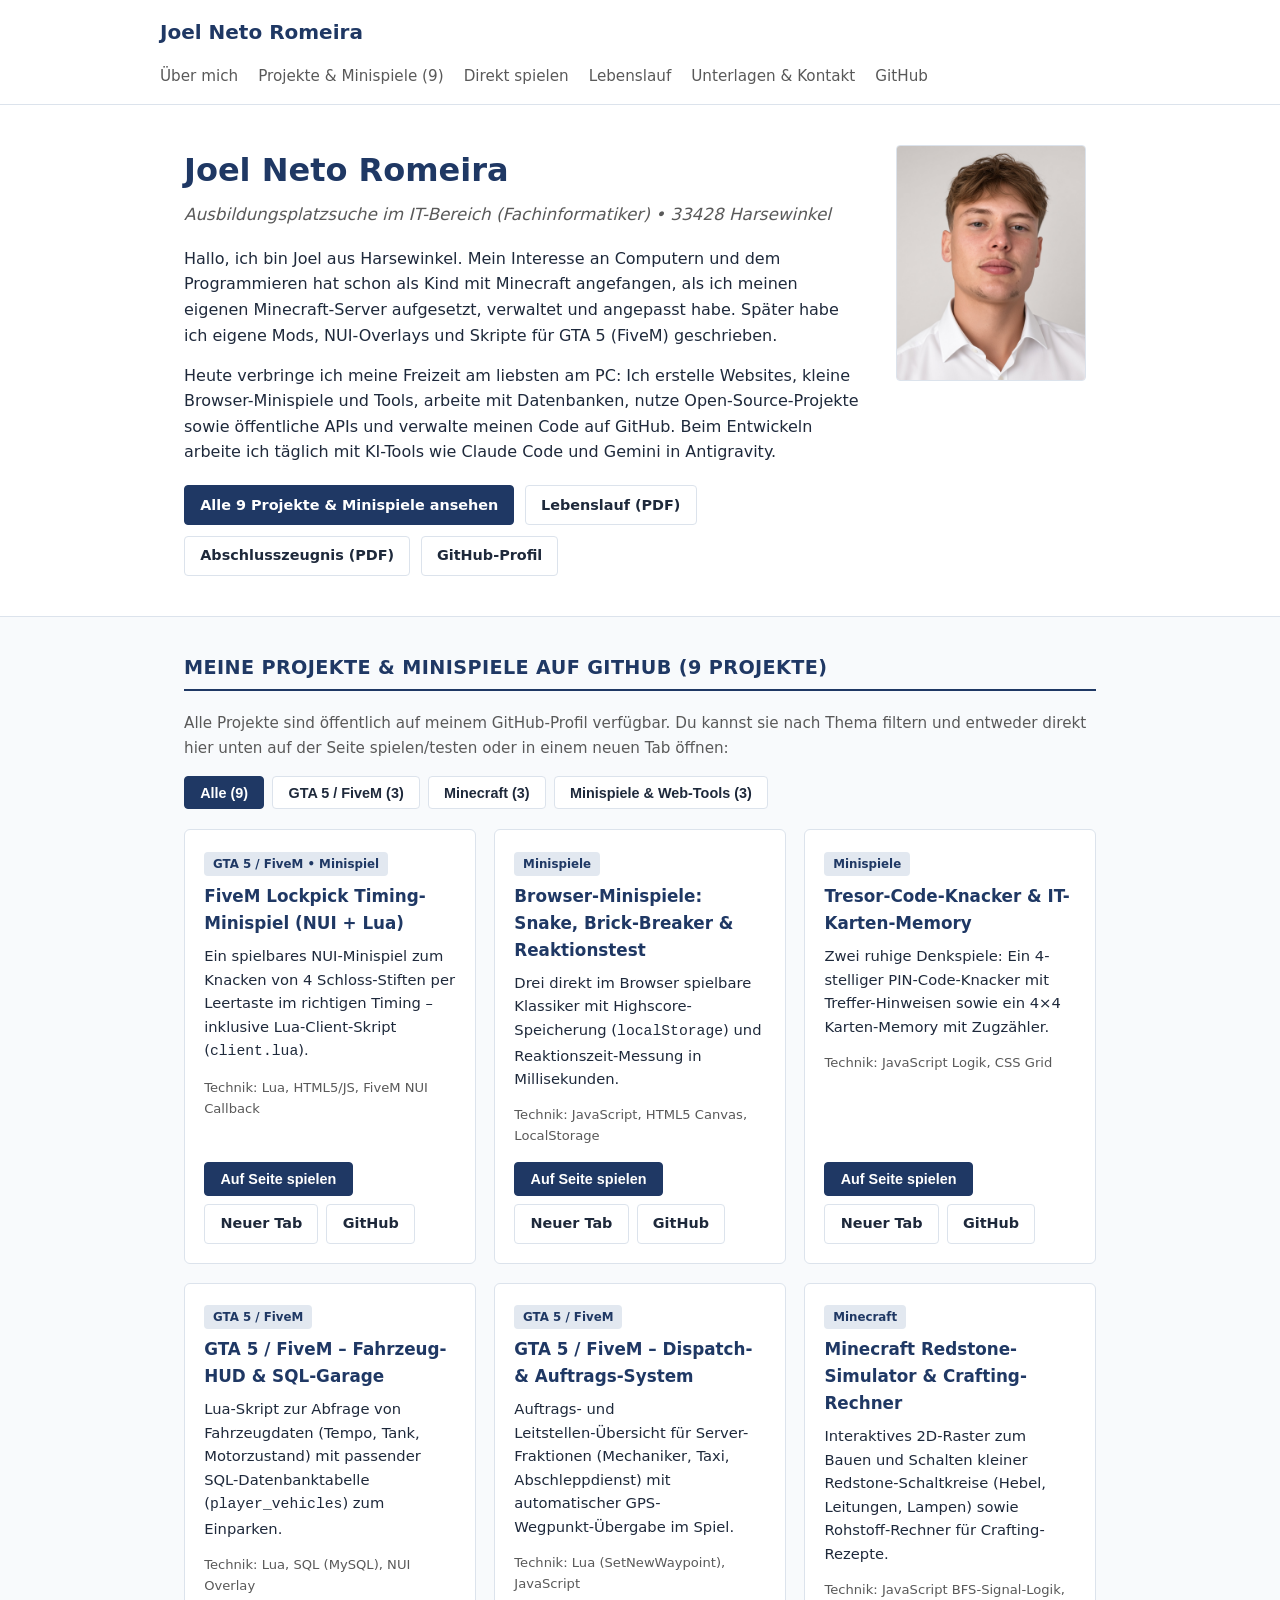
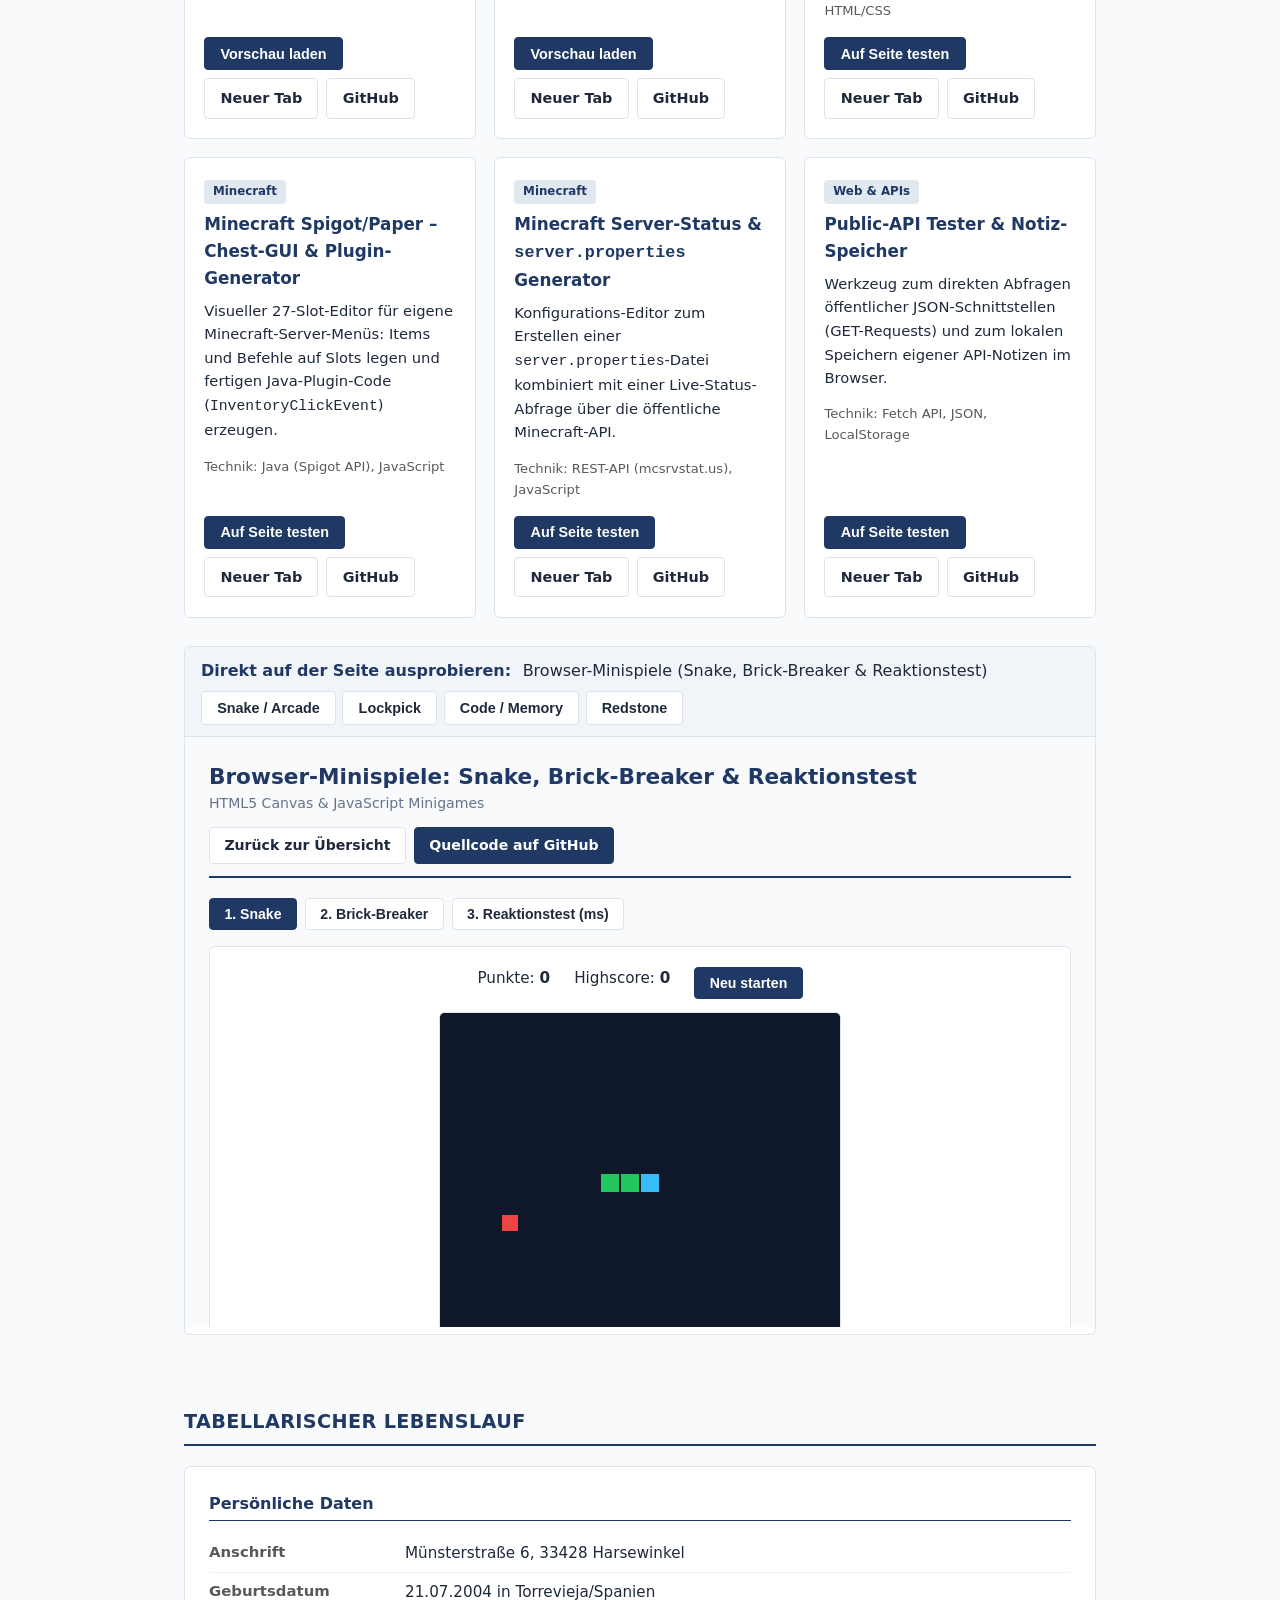
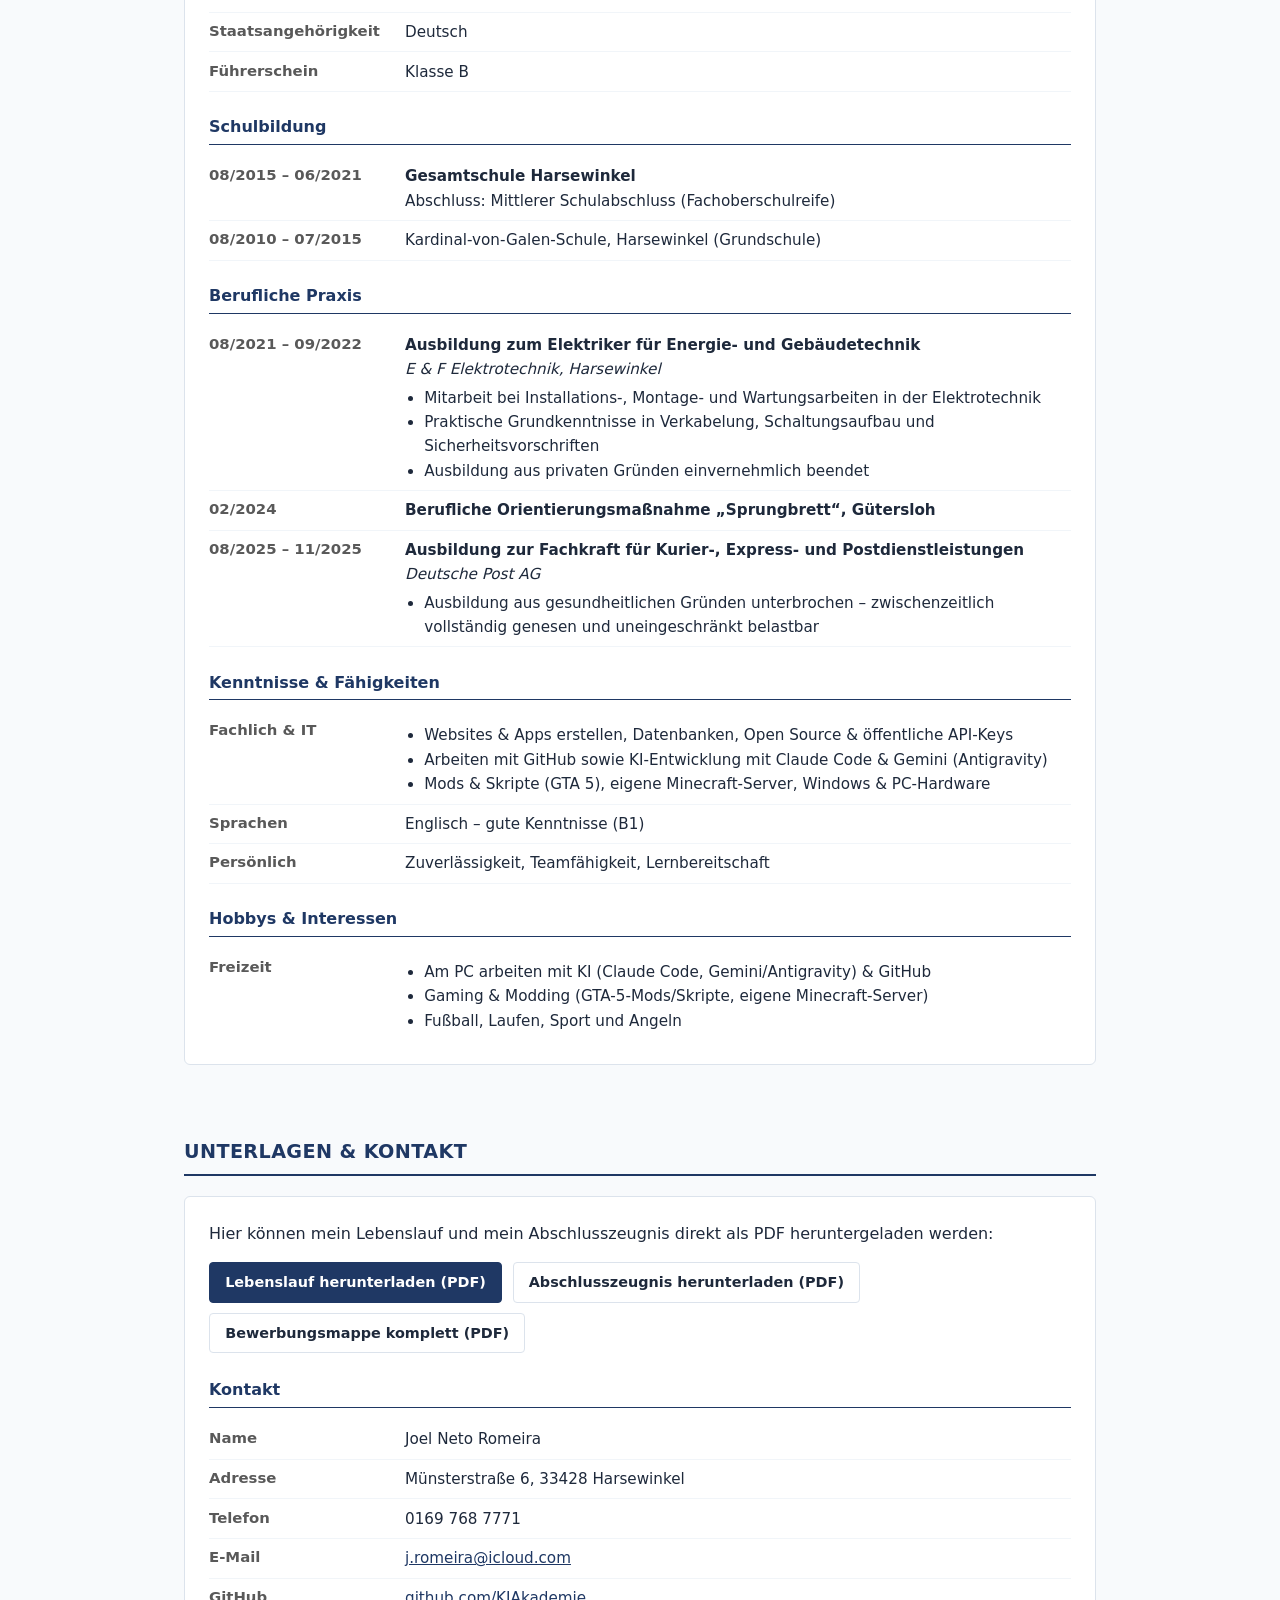
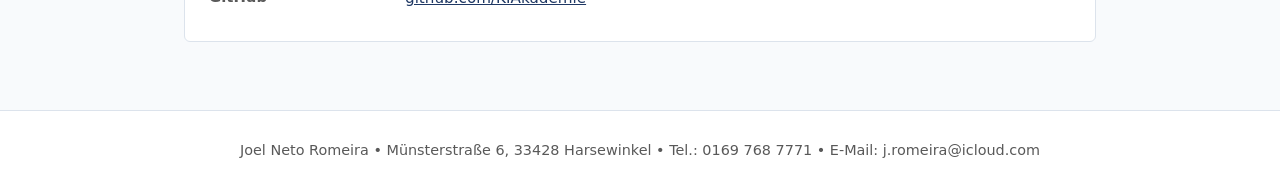
==== commit 53025bc9: "Link memory-code-game directly to repo folder" ====
--- a/index.html
+++ b/index.html
@@ -150,7 +150,7 @@
           <div class="project-links">
             <button class="btn btn-primary" onclick="loadInPage('demos/memory-code-game/index.html', 'Tresor-Code-Knacker & Karten-Memory')">Auf Seite spielen</button>
             <a href="demos/memory-code-game/index.html" target="_blank" class="btn">Neuer Tab</a>
-            <a href="https://github.com/KIAkademie/memory-code-game" target="_blank" rel="noopener" class="btn">GitHub</a>
+            <a href="https://github.com/KIAkademie/joel-romeira-portfolio/tree/main/demos/memory-code-game" target="_blank" rel="noopener" class="btn">GitHub</a>
           </div>
         </article>
 
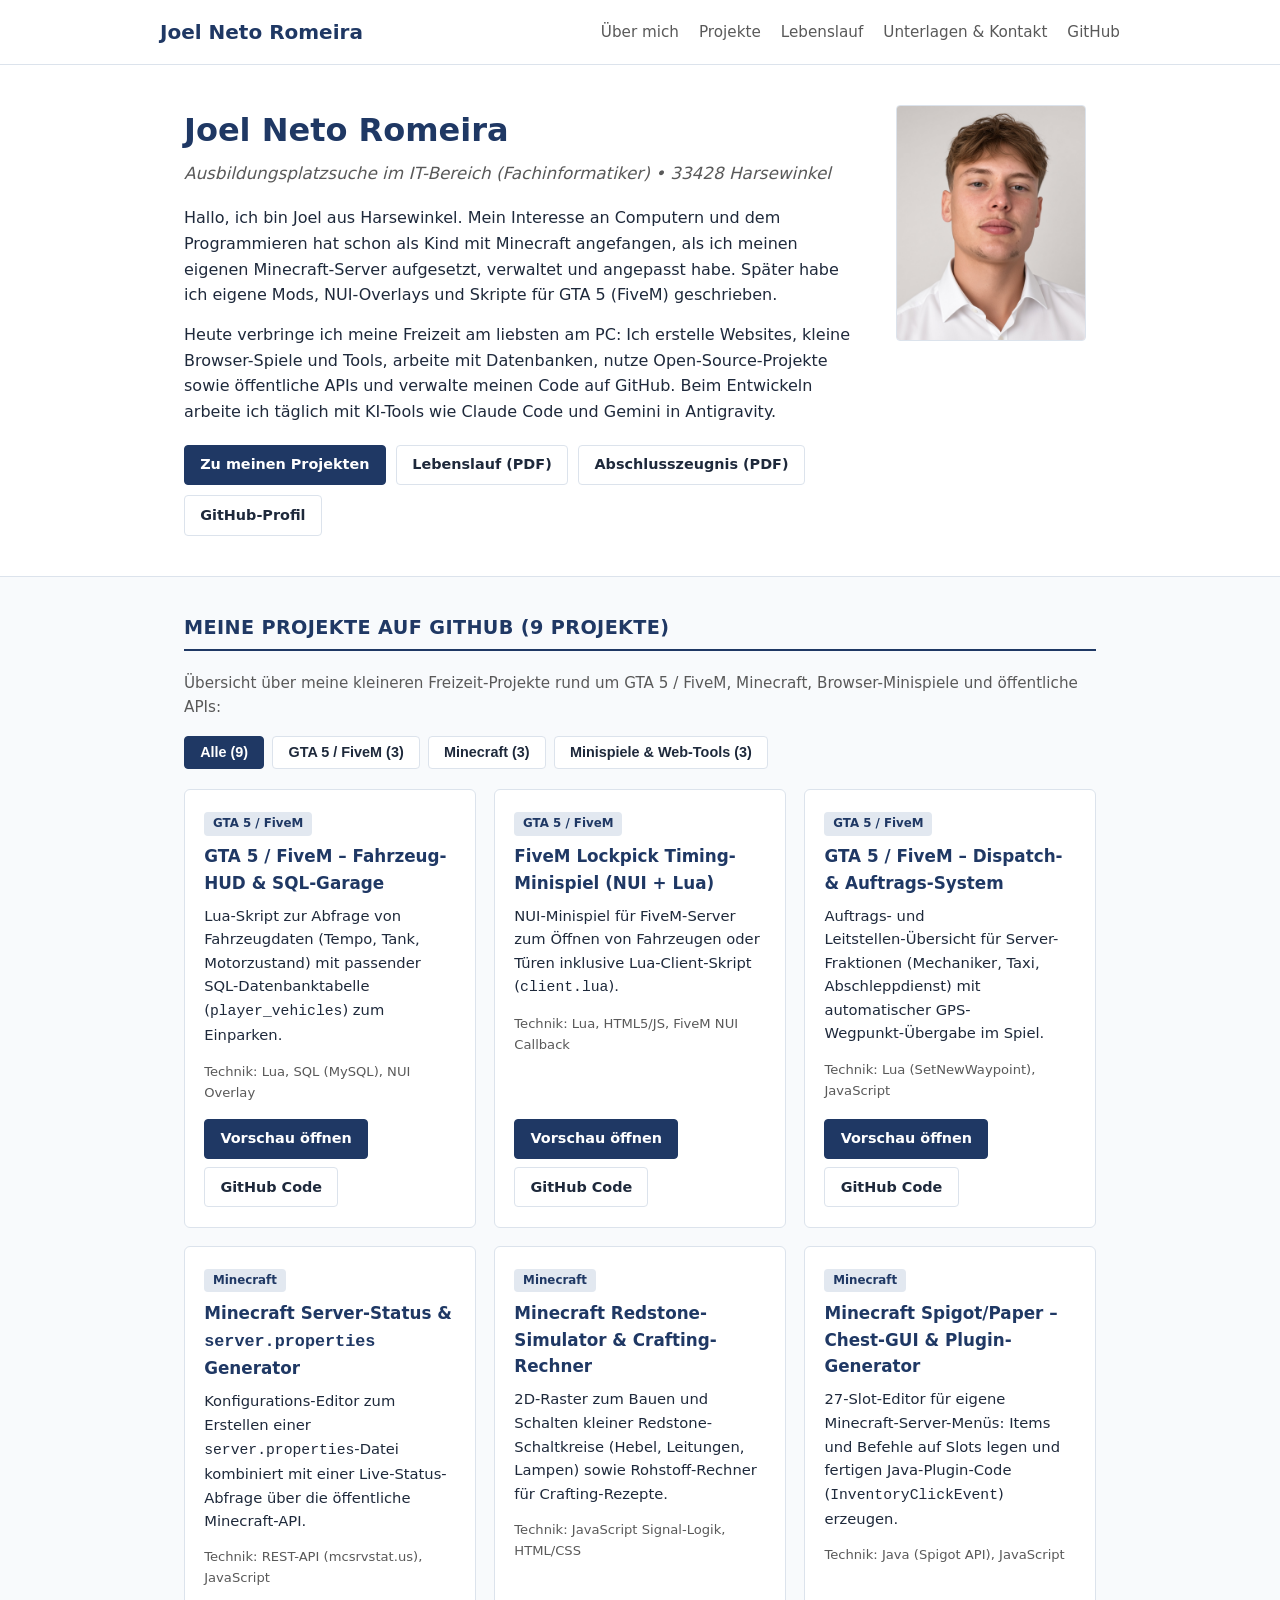
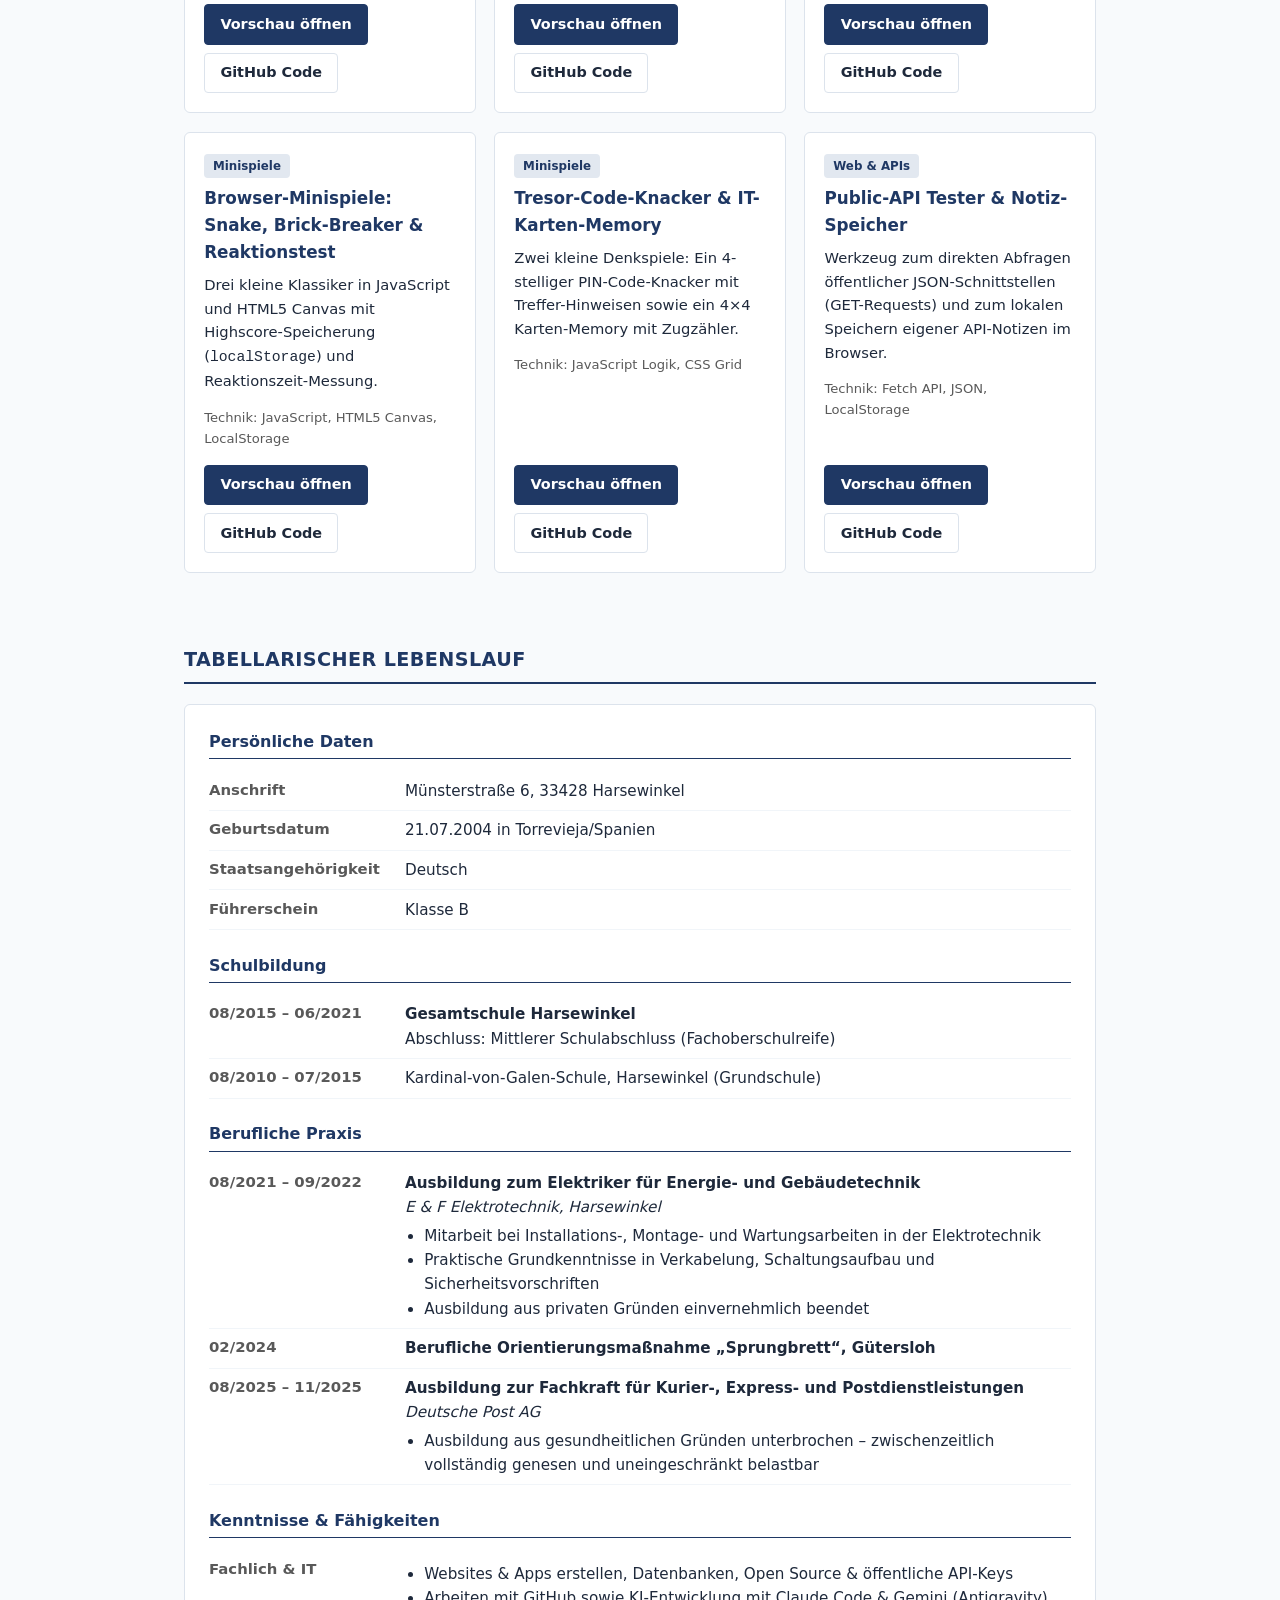
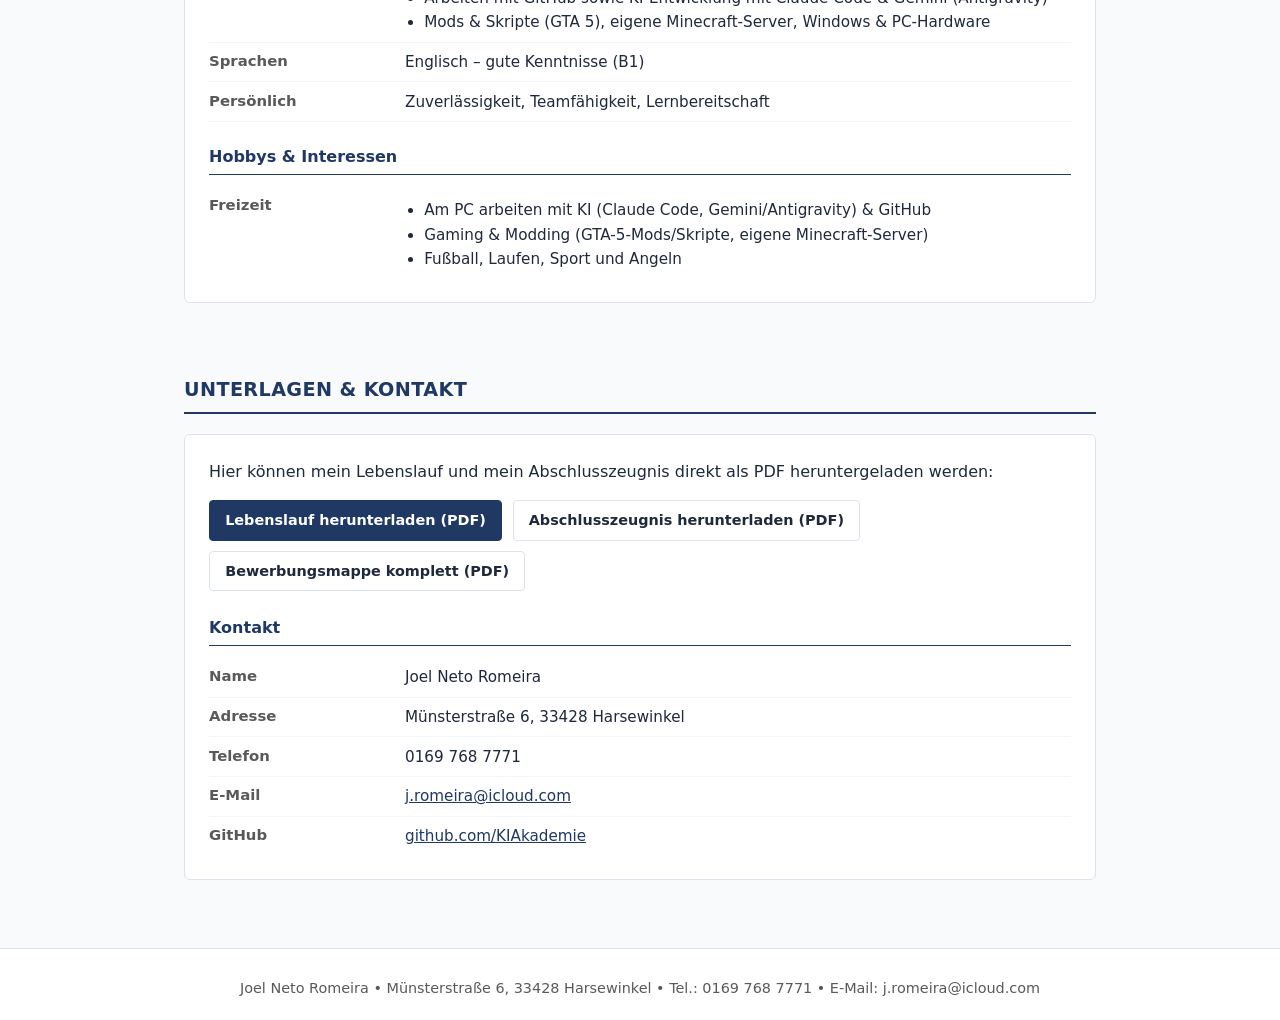
==== commit 8d675f4b: "Remove embedded in-page game iframe, keep clean project cards" ====
--- a/index.html
+++ b/index.html
@@ -3,7 +3,7 @@
 <head>
   <meta charset="UTF-8" />
   <meta name="viewport" content="width=device-width, initial-scale=1.0" />
-  <title>Joel Neto Romeira – Über mich, Projekte, Minispiele &amp; Lebenslauf</title>
+  <title>Joel Neto Romeira – Über mich, Projekte &amp; Lebenslauf</title>
   <link rel="stylesheet" href="style.css" />
   <style>
     .filter-bar {
@@ -22,29 +22,6 @@
       border-radius: 4px;
       margin-bottom: 0.45rem;
     }
-    .play-frame-box {
-      margin-top: 1.75rem;
-      background: var(--surface);
-      border: 1px solid var(--border);
-      border-radius: 6px;
-      overflow: hidden;
-    }
-    .play-frame-header {
-      display: flex;
-      justify-content: space-between;
-      align-items: center;
-      padding: 0.7rem 1rem;
-      background: #f1f5f9;
-      border-bottom: 1px solid var(--border);
-      flex-wrap: wrap;
-      gap: 0.5rem;
-    }
-    .play-iframe {
-      width: 100%;
-      height: 590px;
-      border: none;
-      background: #f8fafc;
-    }
   </style>
 </head>
 <body>
@@ -53,8 +30,7 @@
       <a href="#" class="site-title">Joel Neto Romeira</a>
       <nav class="nav-links">
         <a href="#ueber-mich">Über mich</a>
-        <a href="#projekte">Projekte &amp; Minispiele (9)</a>
-        <a href="#direkt-spielen">Direkt spielen</a>
+        <a href="#projekte">Projekte</a>
         <a href="#lebenslauf">Lebenslauf</a>
         <a href="#unterlagen">Unterlagen &amp; Kontakt</a>
         <a href="https://github.com/KIAkademie" target="_blank" rel="noopener">GitHub</a>
@@ -71,10 +47,10 @@
           Hallo, ich bin Joel aus Harsewinkel. Mein Interesse an Computern und dem Programmieren hat schon als Kind mit Minecraft angefangen, als ich meinen eigenen Minecraft-Server aufgesetzt, verwaltet und angepasst habe. Später habe ich eigene Mods, NUI-Overlays und Skripte für GTA 5 (FiveM) geschrieben.
         </p>
         <p>
-          Heute verbringe ich meine Freizeit am liebsten am PC: Ich erstelle Websites, kleine Browser-Minispiele und Tools, arbeite mit Datenbanken, nutze Open-Source-Projekte sowie öffentliche APIs und verwalte meinen Code auf GitHub. Beim Entwickeln arbeite ich täglich mit KI-Tools wie Claude Code und Gemini in Antigravity.
+          Heute verbringe ich meine Freizeit am liebsten am PC: Ich erstelle Websites, kleine Browser-Spiele und Tools, arbeite mit Datenbanken, nutze Open-Source-Projekte sowie öffentliche APIs und verwalte meinen Code auf GitHub. Beim Entwickeln arbeite ich täglich mit KI-Tools wie Claude Code und Gemini in Antigravity.
         </p>
         <div class="intro-actions">
-          <a href="#projekte" class="btn btn-primary">Alle 9 Projekte &amp; Minispiele ansehen</a>
+          <a href="#projekte" class="btn btn-primary">Zu meinen Projekten</a>
           <a href="assets/Lebenslauf_Joel_Neto_Romeira.pdf" target="_blank" class="btn">Lebenslauf (PDF)</a>
           <a href="assets/Abschlusszeugnis_Joel_Neto_Romeira.pdf" target="_blank" class="btn">Abschlusszeugnis (PDF)</a>
           <a href="https://github.com/KIAkademie" target="_blank" rel="noopener" class="btn">GitHub-Profil</a>
@@ -88,11 +64,11 @@
   </section>
 
   <main class="container">
-    <!-- Projekte & Minispiele -->
+    <!-- Projekte -->
     <section id="projekte">
-      <h2 class="section-heading">Meine Projekte &amp; Minispiele auf GitHub (9 Projekte)</h2>
+      <h2 class="section-heading">Meine Projekte auf GitHub (9 Projekte)</h2>
       <p style="margin-bottom:1rem;color:var(--muted);font-size:0.95rem;">
-        Alle Projekte sind öffentlich auf meinem GitHub-Profil verfügbar. Du kannst sie nach Thema filtern und entweder direkt hier unten auf der Seite spielen/testen oder in einem neuen Tab öffnen:
+        Übersicht über meine kleineren Freizeit-Projekte rund um GTA 5 / FiveM, Minecraft, Browser-Minispiele und öffentliche APIs:
       </p>
 
       <div class="filter-bar">
@@ -103,139 +79,131 @@
       </div>
 
       <div class="project-list" id="projectGrid">
-        <!-- 1. GTA 5 Lockpick Minigame -->
+        <!-- 1. GTA 5 HUD & SQL Garage -->
+        <article class="project-card" data-cat="gta">
+          <div>
+            <span class="cat-tag">GTA 5 / FiveM</span>
+            <h3>GTA 5 / FiveM – Fahrzeug-HUD &amp; SQL-Garage</h3>
+            <p>
+              Lua-Skript zur Abfrage von Fahrzeugdaten (Tempo, Tank, Motorzustand) mit passender SQL-Datenbanktabelle (<code>player_vehicles</code>) zum Einparken.
+            </p>
+            <div class="project-meta">Technik: Lua, SQL (MySQL), NUI Overlay</div>
+          </div>
+          <div class="project-links">
+            <a href="demos/gta5-fivem-server-toolkit/index.html" target="_blank" class="btn btn-primary">Vorschau öffnen</a>
+            <a href="https://github.com/KIAkademie/gta5-fivem-server-toolkit" target="_blank" rel="noopener" class="btn">GitHub Code</a>
+          </div>
+        </article>
+
+        <!-- 2. GTA 5 Lockpick Minigame -->
         <article class="project-card" data-cat="gta game">
           <div>
-            <span class="cat-tag">GTA 5 / FiveM • Minispiel</span>
+            <span class="cat-tag">GTA 5 / FiveM</span>
             <h3>FiveM Lockpick Timing-Minispiel (NUI + Lua)</h3>
             <p>
-              Ein spielbares NUI-Minispiel zum Knacken von 4 Schloss-Stiften per Leertaste im richtigen Timing – inklusive Lua-Client-Skript (<code>client.lua</code>).
+              NUI-Minispiel für FiveM-Server zum Öffnen von Fahrzeugen oder Türen inklusive Lua-Client-Skript (<code>client.lua</code>).
             </p>
             <div class="project-meta">Technik: Lua, HTML5/JS, FiveM NUI Callback</div>
           </div>
           <div class="project-links">
-            <button class="btn btn-primary" onclick="loadInPage('demos/fivem-lockpick-minigame/index.html', 'FiveM Lockpick Timing-Minispiel')">Auf Seite spielen</button>
-            <a href="demos/fivem-lockpick-minigame/index.html" target="_blank" class="btn">Neuer Tab</a>
-            <a href="https://github.com/KIAkademie/fivem-lockpick-minigame" target="_blank" rel="noopener" class="btn">GitHub</a>
-          </div>
-        </article>
-
-        <!-- 2. Retro Arcade Minigames -->
+            <a href="demos/fivem-lockpick-minigame/index.html" target="_blank" class="btn btn-primary">Vorschau öffnen</a>
+            <a href="https://github.com/KIAkademie/fivem-lockpick-minigame" target="_blank" rel="noopener" class="btn">GitHub Code</a>
+          </div>
+        </article>
+
+        <!-- 3. GTA 5 Dispatch System -->
+        <article class="project-card" data-cat="gta">
+          <div>
+            <span class="cat-tag">GTA 5 / FiveM</span>
+            <h3>GTA 5 / FiveM – Dispatch- &amp; Auftrags-System</h3>
+            <p>
+              Auftrags- und Leitstellen-Übersicht für Server-Fraktionen (Mechaniker, Taxi, Abschleppdienst) mit automatischer GPS-Wegpunkt-Übergabe im Spiel.
+            </p>
+            <div class="project-meta">Technik: Lua (SetNewWaypoint), JavaScript</div>
+          </div>
+          <div class="project-links">
+            <a href="demos/fivem-job-dispatch-system/index.html" target="_blank" class="btn btn-primary">Vorschau öffnen</a>
+            <a href="https://github.com/KIAkademie/fivem-job-dispatch-system" target="_blank" rel="noopener" class="btn">GitHub Code</a>
+          </div>
+        </article>
+
+        <!-- 4. Minecraft Server Config & Status -->
+        <article class="project-card" data-cat="mc">
+          <div>
+            <span class="cat-tag">Minecraft</span>
+            <h3>Minecraft Server-Status &amp; <code>server.properties</code> Generator</h3>
+            <p>
+              Konfigurations-Editor zum Erstellen einer <code>server.properties</code>-Datei kombiniert mit einer Live-Status-Abfrage über die öffentliche Minecraft-API.
+            </p>
+            <div class="project-meta">Technik: REST-API (mcsrvstat.us), JavaScript</div>
+          </div>
+          <div class="project-links">
+            <a href="demos/minecraft-server-config/index.html" target="_blank" class="btn btn-primary">Vorschau öffnen</a>
+            <a href="https://github.com/KIAkademie/minecraft-server-config" target="_blank" rel="noopener" class="btn">GitHub Code</a>
+          </div>
+        </article>
+
+        <!-- 5. Minecraft Redstone & Crafting Sim -->
+        <article class="project-card" data-cat="mc">
+          <div>
+            <span class="cat-tag">Minecraft</span>
+            <h3>Minecraft Redstone-Simulator &amp; Crafting-Rechner</h3>
+            <p>
+              2D-Raster zum Bauen und Schalten kleiner Redstone-Schaltkreise (Hebel, Leitungen, Lampen) sowie Rohstoff-Rechner für Crafting-Rezepte.
+            </p>
+            <div class="project-meta">Technik: JavaScript Signal-Logik, HTML/CSS</div>
+          </div>
+          <div class="project-links">
+            <a href="demos/minecraft-crafting-redstone-sim/index.html" target="_blank" class="btn btn-primary">Vorschau öffnen</a>
+            <a href="https://github.com/KIAkademie/minecraft-crafting-redstone-sim" target="_blank" rel="noopener" class="btn">GitHub Code</a>
+          </div>
+        </article>
+
+        <!-- 6. Minecraft Spigot GUI Builder -->
+        <article class="project-card" data-cat="mc">
+          <div>
+            <span class="cat-tag">Minecraft</span>
+            <h3>Minecraft Spigot/Paper – Chest-GUI &amp; Plugin-Generator</h3>
+            <p>
+              27-Slot-Editor für eigene Minecraft-Server-Menüs: Items und Befehle auf Slots legen und fertigen Java-Plugin-Code (<code>InventoryClickEvent</code>) erzeugen.
+            </p>
+            <div class="project-meta">Technik: Java (Spigot API), JavaScript</div>
+          </div>
+          <div class="project-links">
+            <a href="demos/minecraft-plugin-gui-builder/index.html" target="_blank" class="btn btn-primary">Vorschau öffnen</a>
+            <a href="https://github.com/KIAkademie/minecraft-plugin-gui-builder" target="_blank" rel="noopener" class="btn">GitHub Code</a>
+          </div>
+        </article>
+
+        <!-- 7. Retro Arcade Minigames -->
         <article class="project-card" data-cat="game">
           <div>
             <span class="cat-tag">Minispiele</span>
             <h3>Browser-Minispiele: Snake, Brick-Breaker &amp; Reaktionstest</h3>
             <p>
-              Drei direkt im Browser spielbare Klassiker mit Highscore-Speicherung (<code>localStorage</code>) und Reaktionszeit-Messung in Millisekunden.
+              Drei kleine Klassiker in JavaScript und HTML5 Canvas mit Highscore-Speicherung (<code>localStorage</code>) und Reaktionszeit-Messung.
             </p>
             <div class="project-meta">Technik: JavaScript, HTML5 Canvas, LocalStorage</div>
           </div>
           <div class="project-links">
-            <button class="btn btn-primary" onclick="loadInPage('demos/retro-arcade-minigames/index.html', 'Snake, Brick-Breaker & Reaktionstest')">Auf Seite spielen</button>
-            <a href="demos/retro-arcade-minigames/index.html" target="_blank" class="btn">Neuer Tab</a>
-            <a href="https://github.com/KIAkademie/retro-arcade-minigames" target="_blank" rel="noopener" class="btn">GitHub</a>
-          </div>
-        </article>
-
-        <!-- 3. Memory & Code-Knacker -->
+            <a href="demos/retro-arcade-minigames/index.html" target="_blank" class="btn btn-primary">Vorschau öffnen</a>
+            <a href="https://github.com/KIAkademie/retro-arcade-minigames" target="_blank" rel="noopener" class="btn">GitHub Code</a>
+          </div>
+        </article>
+
+        <!-- 8. Memory & Code-Knacker -->
         <article class="project-card" data-cat="game">
           <div>
             <span class="cat-tag">Minispiele</span>
             <h3>Tresor-Code-Knacker &amp; IT-Karten-Memory</h3>
             <p>
-              Zwei ruhige Denkspiele: Ein 4-stelliger PIN-Code-Knacker mit Treffer-Hinweisen sowie ein 4×4 Karten-Memory mit Zugzähler.
+              Zwei kleine Denkspiele: Ein 4-stelliger PIN-Code-Knacker mit Treffer-Hinweisen sowie ein 4×4 Karten-Memory mit Zugzähler.
             </p>
             <div class="project-meta">Technik: JavaScript Logik, CSS Grid</div>
           </div>
           <div class="project-links">
-            <button class="btn btn-primary" onclick="loadInPage('demos/memory-code-game/index.html', 'Tresor-Code-Knacker & Karten-Memory')">Auf Seite spielen</button>
-            <a href="demos/memory-code-game/index.html" target="_blank" class="btn">Neuer Tab</a>
-            <a href="https://github.com/KIAkademie/joel-romeira-portfolio/tree/main/demos/memory-code-game" target="_blank" rel="noopener" class="btn">GitHub</a>
-          </div>
-        </article>
-
-        <!-- 4. GTA 5 HUD & SQL Garage -->
-        <article class="project-card" data-cat="gta">
-          <div>
-            <span class="cat-tag">GTA 5 / FiveM</span>
-            <h3>GTA 5 / FiveM – Fahrzeug-HUD &amp; SQL-Garage</h3>
-            <p>
-              Lua-Skript zur Abfrage von Fahrzeugdaten (Tempo, Tank, Motorzustand) mit passender SQL-Datenbanktabelle (<code>player_vehicles</code>) zum Einparken.
-            </p>
-            <div class="project-meta">Technik: Lua, SQL (MySQL), NUI Overlay</div>
-          </div>
-          <div class="project-links">
-            <button class="btn btn-primary" onclick="loadInPage('demos/gta5-fivem-server-toolkit/index.html', 'GTA 5 Fahrzeug-HUD & SQL-Garage')">Vorschau laden</button>
-            <a href="demos/gta5-fivem-server-toolkit/index.html" target="_blank" class="btn">Neuer Tab</a>
-            <a href="https://github.com/KIAkademie/gta5-fivem-server-toolkit" target="_blank" rel="noopener" class="btn">GitHub</a>
-          </div>
-        </article>
-
-        <!-- 5. GTA 5 Dispatch System -->
-        <article class="project-card" data-cat="gta">
-          <div>
-            <span class="cat-tag">GTA 5 / FiveM</span>
-            <h3>GTA 5 / FiveM – Dispatch- &amp; Auftrags-System</h3>
-            <p>
-              Auftrags- und Leitstellen-Übersicht für Server-Fraktionen (Mechaniker, Taxi, Abschleppdienst) mit automatischer GPS-Wegpunkt-Übergabe im Spiel.
-            </p>
-            <div class="project-meta">Technik: Lua (SetNewWaypoint), JavaScript</div>
-          </div>
-          <div class="project-links">
-            <button class="btn btn-primary" onclick="loadInPage('demos/fivem-job-dispatch-system/index.html', 'GTA 5 Dispatch- & Auftrags-System')">Vorschau laden</button>
-            <a href="demos/fivem-job-dispatch-system/index.html" target="_blank" class="btn">Neuer Tab</a>
-            <a href="https://github.com/KIAkademie/fivem-job-dispatch-system" target="_blank" rel="noopener" class="btn">GitHub</a>
-          </div>
-        </article>
-
-        <!-- 6. Minecraft Redstone & Crafting Sim -->
-        <article class="project-card" data-cat="mc">
-          <div>
-            <span class="cat-tag">Minecraft</span>
-            <h3>Minecraft Redstone-Simulator &amp; Crafting-Rechner</h3>
-            <p>
-              Interaktives 2D-Raster zum Bauen und Schalten kleiner Redstone-Schaltkreise (Hebel, Leitungen, Lampen) sowie Rohstoff-Rechner für Crafting-Rezepte.
-            </p>
-            <div class="project-meta">Technik: JavaScript BFS-Signal-Logik, HTML/CSS</div>
-          </div>
-          <div class="project-links">
-            <button class="btn btn-primary" onclick="loadInPage('demos/minecraft-crafting-redstone-sim/index.html', 'Minecraft Redstone-Simulator & Crafting-Rechner')">Auf Seite testen</button>
-            <a href="demos/minecraft-crafting-redstone-sim/index.html" target="_blank" class="btn">Neuer Tab</a>
-            <a href="https://github.com/KIAkademie/minecraft-crafting-redstone-sim" target="_blank" rel="noopener" class="btn">GitHub</a>
-          </div>
-        </article>
-
-        <!-- 7. Minecraft Spigot GUI Builder -->
-        <article class="project-card" data-cat="mc">
-          <div>
-            <span class="cat-tag">Minecraft</span>
-            <h3>Minecraft Spigot/Paper – Chest-GUI &amp; Plugin-Generator</h3>
-            <p>
-              Visueller 27-Slot-Editor für eigene Minecraft-Server-Menüs: Items und Befehle auf Slots legen und fertigen Java-Plugin-Code (<code>InventoryClickEvent</code>) erzeugen.
-            </p>
-            <div class="project-meta">Technik: Java (Spigot API), JavaScript</div>
-          </div>
-          <div class="project-links">
-            <button class="btn btn-primary" onclick="loadInPage('demos/minecraft-plugin-gui-builder/index.html', 'Minecraft Spigot Chest-GUI Generator')">Auf Seite testen</button>
-            <a href="demos/minecraft-plugin-gui-builder/index.html" target="_blank" class="btn">Neuer Tab</a>
-            <a href="https://github.com/KIAkademie/minecraft-plugin-gui-builder" target="_blank" rel="noopener" class="btn">GitHub</a>
-          </div>
-        </article>
-
-        <!-- 8. Minecraft Server Config & Status -->
-        <article class="project-card" data-cat="mc">
-          <div>
-            <span class="cat-tag">Minecraft</span>
-            <h3>Minecraft Server-Status &amp; <code>server.properties</code> Generator</h3>
-            <p>
-              Konfigurations-Editor zum Erstellen einer <code>server.properties</code>-Datei kombiniert mit einer Live-Status-Abfrage über die öffentliche Minecraft-API.
-            </p>
-            <div class="project-meta">Technik: REST-API (mcsrvstat.us), JavaScript</div>
-          </div>
-          <div class="project-links">
-            <button class="btn btn-primary" onclick="loadInPage('demos/minecraft-server-config/index.html', 'Minecraft Server-Status & Config-Generator')">Auf Seite testen</button>
-            <a href="demos/minecraft-server-config/index.html" target="_blank" class="btn">Neuer Tab</a>
-            <a href="https://github.com/KIAkademie/minecraft-server-config" target="_blank" rel="noopener" class="btn">GitHub</a>
+            <a href="demos/memory-code-game/index.html" target="_blank" class="btn btn-primary">Vorschau öffnen</a>
+            <a href="https://github.com/KIAkademie/joel-romeira-portfolio/tree/main/demos/memory-code-game" target="_blank" rel="noopener" class="btn">GitHub Code</a>
           </div>
         </article>
 
@@ -250,28 +218,10 @@
             <div class="project-meta">Technik: Fetch API, JSON, LocalStorage</div>
           </div>
           <div class="project-links">
-            <button class="btn btn-primary" onclick="loadInPage('demos/public-api-notes/index.html', 'Public-API Tester & Notiz-Speicher')">Auf Seite testen</button>
-            <a href="demos/public-api-notes/index.html" target="_blank" class="btn">Neuer Tab</a>
-            <a href="https://github.com/KIAkademie/public-api-notes" target="_blank" rel="noopener" class="btn">GitHub</a>
-          </div>
-        </article>
-      </div>
-
-      <!-- Eingebettetes Spielfenster direkt auf der Seite -->
-      <div id="direkt-spielen" class="play-frame-box">
-        <div class="play-frame-header">
-          <div>
-            <strong style="color:var(--brand);">Direkt auf der Seite ausprobieren:</strong>
-            <span id="activeDemoTitle" style="margin-left:0.4rem;">Browser-Minispiele (Snake, Brick-Breaker &amp; Reaktionstest)</span>
-          </div>
-          <div style="display:flex;gap:0.4rem;flex-wrap:wrap;">
-            <button class="btn" onclick="loadInPage('demos/retro-arcade-minigames/index.html', 'Snake, Brick-Breaker & Reaktionstest')">Snake / Arcade</button>
-            <button class="btn" onclick="loadInPage('demos/fivem-lockpick-minigame/index.html', 'FiveM Lockpick Minigame')">Lockpick</button>
-            <button class="btn" onclick="loadInPage('demos/memory-code-game/index.html', 'Tresor-Code & Memory')">Code / Memory</button>
-            <button class="btn" onclick="loadInPage('demos/minecraft-crafting-redstone-sim/index.html', 'Redstone-Simulator')">Redstone</button>
-          </div>
-        </div>
-        <iframe id="playIframe" class="play-iframe" src="demos/retro-arcade-minigames/index.html" title="Projekt- und Minispiel-Vorschau"></iframe>
+            <a href="demos/public-api-notes/index.html" target="_blank" class="btn btn-primary">Vorschau öffnen</a>
+            <a href="https://github.com/KIAkademie/public-api-notes" target="_blank" rel="noopener" class="btn">GitHub Code</a>
+          </div>
+        </article>
       </div>
     </section>
 
@@ -426,12 +376,6 @@
         card.style.display = (cat === 'all' || cats.includes(cat)) ? 'flex' : 'none';
       });
     };
-
-    window.loadInPage = function(url, title) {
-      document.getElementById('playIframe').src = url;
-      document.getElementById('activeDemoTitle').textContent = title;
-      document.getElementById('direkt-spielen').scrollIntoView({ behavior: 'smooth', block: 'nearest' });
-    };
   </script>
 </body>
 </html>
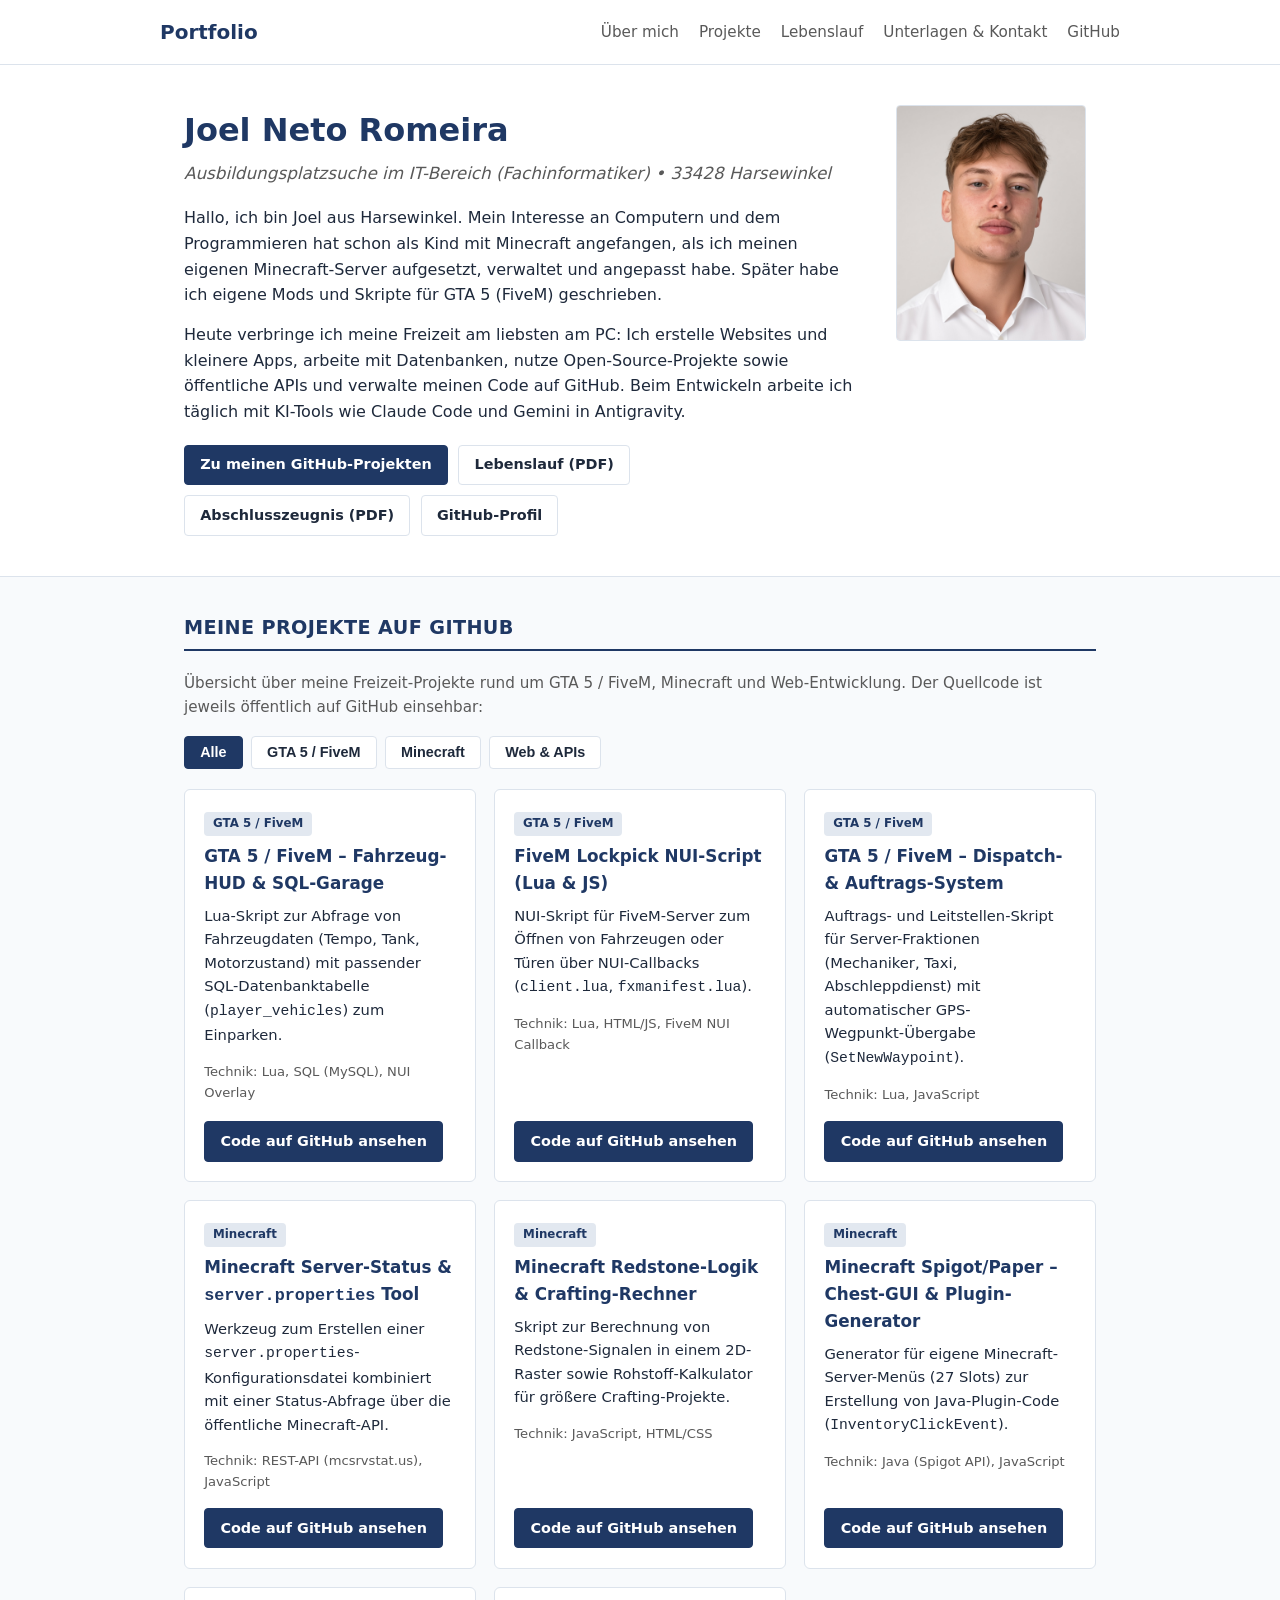
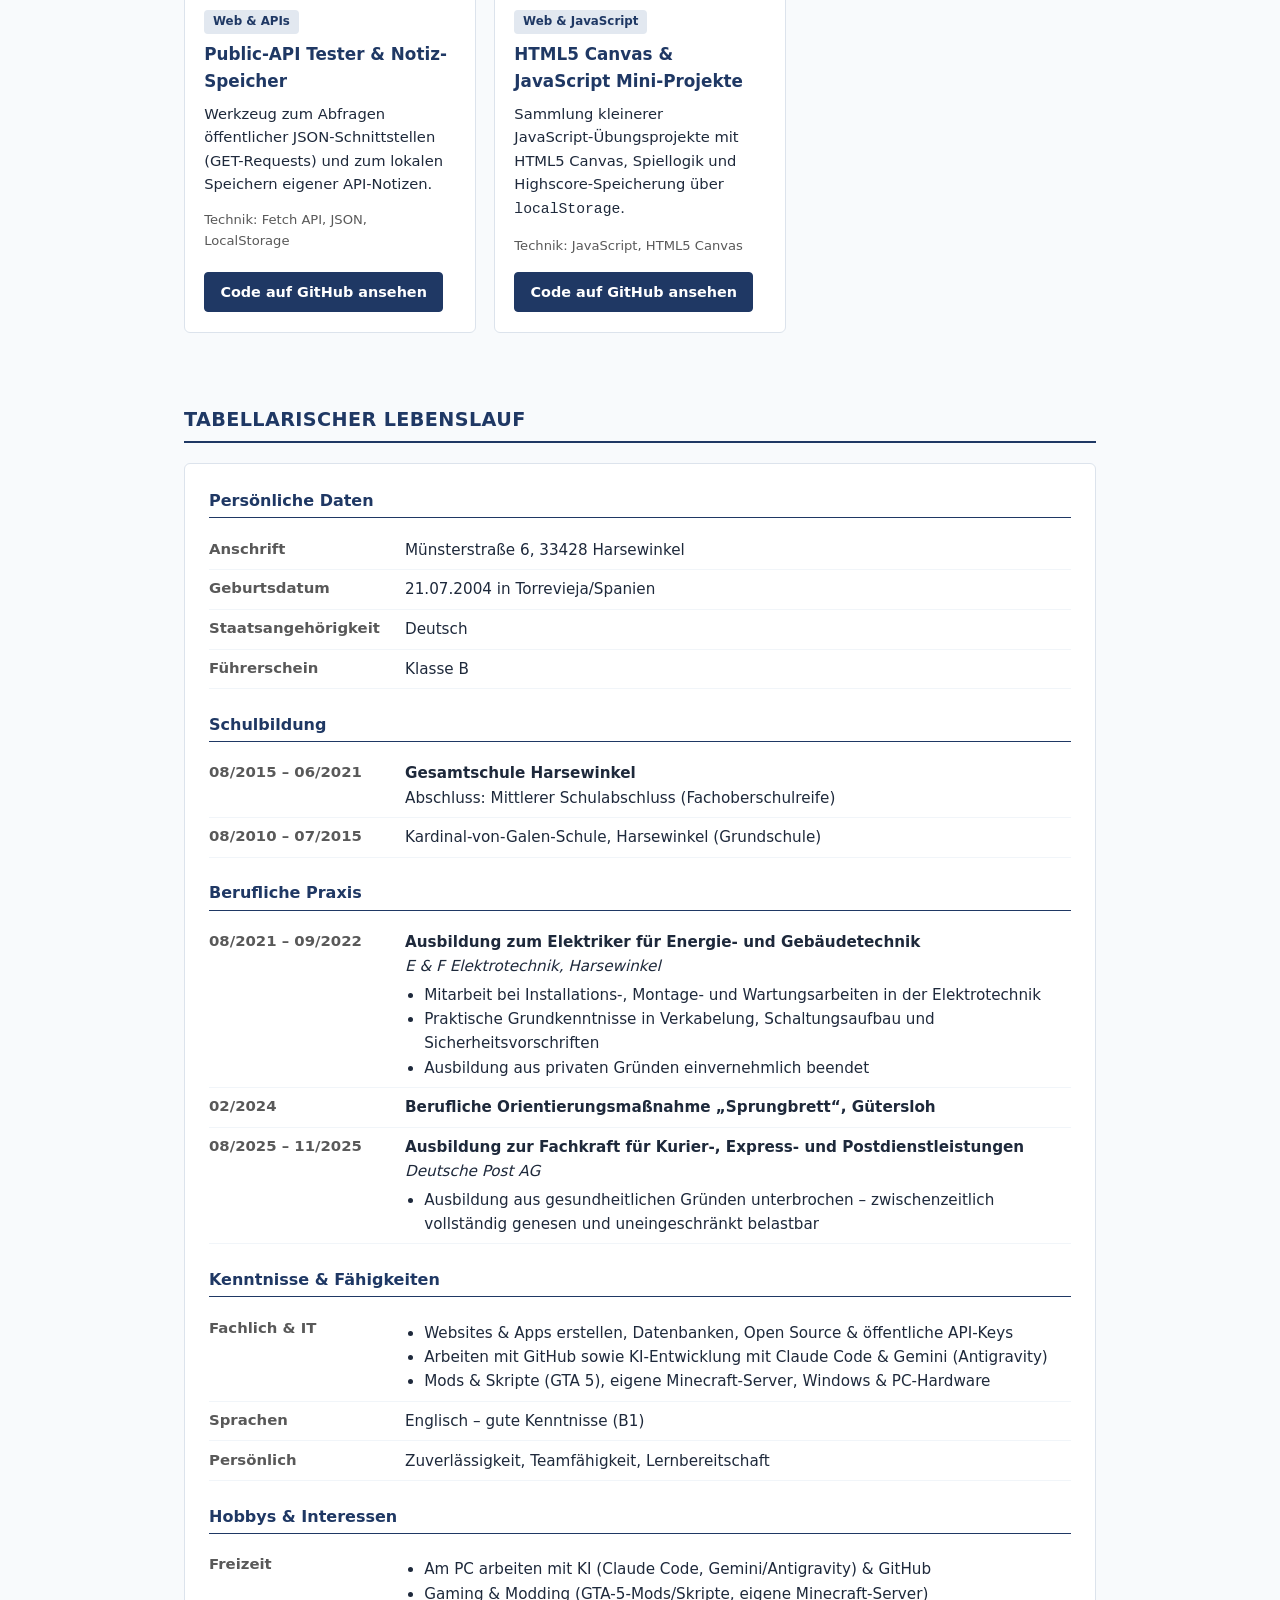
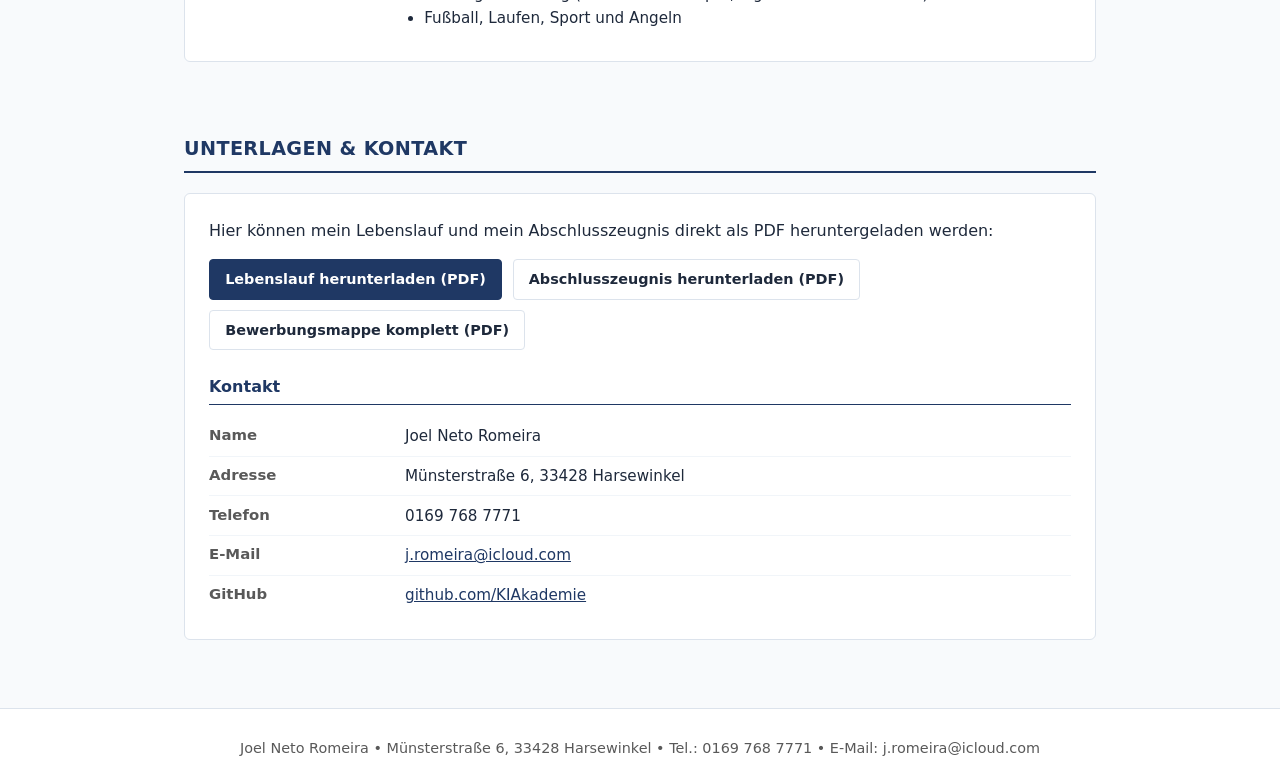
==== commit 4914fd57: "Update header to Portfolio and remove playable demos from site" ====
--- a/index.html
+++ b/index.html
@@ -3,6 +3,9 @@
 <head>
   <meta charset="UTF-8" />
   <meta name="viewport" content="width=device-width, initial-scale=1.0" />
+  <meta http-equiv="Cache-Control" content="no-cache, no-store, must-revalidate" />
+  <meta http-equiv="Pragma" content="no-cache" />
+  <meta http-equiv="Expires" content="0" />
   <title>Joel Neto Romeira – Über mich, Projekte &amp; Lebenslauf</title>
   <link rel="stylesheet" href="style.css" />
   <style>
@@ -27,7 +30,7 @@
 <body>
   <header class="site-header">
     <div class="container nav-bar">
-      <a href="#" class="site-title">Joel Neto Romeira</a>
+      <a href="#" class="site-title">Portfolio</a>
       <nav class="nav-links">
         <a href="#ueber-mich">Über mich</a>
         <a href="#projekte">Projekte</a>
@@ -44,13 +47,13 @@
         <h1>Joel Neto Romeira</h1>
         <div class="intro-subtitle">Ausbildungsplatzsuche im IT-Bereich (Fachinformatiker) • 33428 Harsewinkel</div>
         <p>
-          Hallo, ich bin Joel aus Harsewinkel. Mein Interesse an Computern und dem Programmieren hat schon als Kind mit Minecraft angefangen, als ich meinen eigenen Minecraft-Server aufgesetzt, verwaltet und angepasst habe. Später habe ich eigene Mods, NUI-Overlays und Skripte für GTA 5 (FiveM) geschrieben.
+          Hallo, ich bin Joel aus Harsewinkel. Mein Interesse an Computern und dem Programmieren hat schon als Kind mit Minecraft angefangen, als ich meinen eigenen Minecraft-Server aufgesetzt, verwaltet und angepasst habe. Später habe ich eigene Mods und Skripte für GTA 5 (FiveM) geschrieben.
         </p>
         <p>
-          Heute verbringe ich meine Freizeit am liebsten am PC: Ich erstelle Websites, kleine Browser-Spiele und Tools, arbeite mit Datenbanken, nutze Open-Source-Projekte sowie öffentliche APIs und verwalte meinen Code auf GitHub. Beim Entwickeln arbeite ich täglich mit KI-Tools wie Claude Code und Gemini in Antigravity.
+          Heute verbringe ich meine Freizeit am liebsten am PC: Ich erstelle Websites und kleinere Apps, arbeite mit Datenbanken, nutze Open-Source-Projekte sowie öffentliche APIs und verwalte meinen Code auf GitHub. Beim Entwickeln arbeite ich täglich mit KI-Tools wie Claude Code und Gemini in Antigravity.
         </p>
         <div class="intro-actions">
-          <a href="#projekte" class="btn btn-primary">Zu meinen Projekten</a>
+          <a href="#projekte" class="btn btn-primary">Zu meinen GitHub-Projekten</a>
           <a href="assets/Lebenslauf_Joel_Neto_Romeira.pdf" target="_blank" class="btn">Lebenslauf (PDF)</a>
           <a href="assets/Abschlusszeugnis_Joel_Neto_Romeira.pdf" target="_blank" class="btn">Abschlusszeugnis (PDF)</a>
           <a href="https://github.com/KIAkademie" target="_blank" rel="noopener" class="btn">GitHub-Profil</a>
@@ -64,18 +67,18 @@
   </section>
 
   <main class="container">
-    <!-- Projekte -->
+    <!-- Projekte (Nur Quellcode auf GitHub, keine Spiele auf der Website) -->
     <section id="projekte">
-      <h2 class="section-heading">Meine Projekte auf GitHub (9 Projekte)</h2>
+      <h2 class="section-heading">Meine Projekte auf GitHub</h2>
       <p style="margin-bottom:1rem;color:var(--muted);font-size:0.95rem;">
-        Übersicht über meine kleineren Freizeit-Projekte rund um GTA 5 / FiveM, Minecraft, Browser-Minispiele und öffentliche APIs:
+        Übersicht über meine Freizeit-Projekte rund um GTA 5 / FiveM, Minecraft und Web-Entwicklung. Der Quellcode ist jeweils öffentlich auf GitHub einsehbar:
       </p>
 
       <div class="filter-bar">
-        <button class="btn btn-primary" id="flt-all" onclick="filterProjects('all')">Alle (9)</button>
-        <button class="btn" id="flt-gta" onclick="filterProjects('gta')">GTA 5 / FiveM (3)</button>
-        <button class="btn" id="flt-mc" onclick="filterProjects('mc')">Minecraft (3)</button>
-        <button class="btn" id="flt-game" onclick="filterProjects('game')">Minispiele &amp; Web-Tools (3)</button>
+        <button class="btn btn-primary" id="flt-all" onclick="filterProjects('all')">Alle</button>
+        <button class="btn" id="flt-gta" onclick="filterProjects('gta')">GTA 5 / FiveM</button>
+        <button class="btn" id="flt-mc" onclick="filterProjects('mc')">Minecraft</button>
+        <button class="btn" id="flt-web" onclick="filterProjects('web')">Web &amp; APIs</button>
       </div>
 
       <div class="project-list" id="projectGrid">
@@ -90,24 +93,22 @@
             <div class="project-meta">Technik: Lua, SQL (MySQL), NUI Overlay</div>
           </div>
           <div class="project-links">
-            <a href="demos/gta5-fivem-server-toolkit/index.html" target="_blank" class="btn btn-primary">Vorschau öffnen</a>
-            <a href="https://github.com/KIAkademie/gta5-fivem-server-toolkit" target="_blank" rel="noopener" class="btn">GitHub Code</a>
-          </div>
-        </article>
-
-        <!-- 2. GTA 5 Lockpick Minigame -->
-        <article class="project-card" data-cat="gta game">
+            <a href="https://github.com/KIAkademie/gta5-fivem-server-toolkit" target="_blank" rel="noopener" class="btn btn-primary">Code auf GitHub ansehen</a>
+          </div>
+        </article>
+
+        <!-- 2. GTA 5 Lockpick Script -->
+        <article class="project-card" data-cat="gta">
           <div>
             <span class="cat-tag">GTA 5 / FiveM</span>
-            <h3>FiveM Lockpick Timing-Minispiel (NUI + Lua)</h3>
-            <p>
-              NUI-Minispiel für FiveM-Server zum Öffnen von Fahrzeugen oder Türen inklusive Lua-Client-Skript (<code>client.lua</code>).
-            </p>
-            <div class="project-meta">Technik: Lua, HTML5/JS, FiveM NUI Callback</div>
-          </div>
-          <div class="project-links">
-            <a href="demos/fivem-lockpick-minigame/index.html" target="_blank" class="btn btn-primary">Vorschau öffnen</a>
-            <a href="https://github.com/KIAkademie/fivem-lockpick-minigame" target="_blank" rel="noopener" class="btn">GitHub Code</a>
+            <h3>FiveM Lockpick NUI-Script (Lua &amp; JS)</h3>
+            <p>
+              NUI-Skript für FiveM-Server zum Öffnen von Fahrzeugen oder Türen über NUI-Callbacks (<code>client.lua</code>, <code>fxmanifest.lua</code>).
+            </p>
+            <div class="project-meta">Technik: Lua, HTML/JS, FiveM NUI Callback</div>
+          </div>
+          <div class="project-links">
+            <a href="https://github.com/KIAkademie/fivem-lockpick-minigame" target="_blank" rel="noopener" class="btn btn-primary">Code auf GitHub ansehen</a>
           </div>
         </article>
 
@@ -117,13 +118,12 @@
             <span class="cat-tag">GTA 5 / FiveM</span>
             <h3>GTA 5 / FiveM – Dispatch- &amp; Auftrags-System</h3>
             <p>
-              Auftrags- und Leitstellen-Übersicht für Server-Fraktionen (Mechaniker, Taxi, Abschleppdienst) mit automatischer GPS-Wegpunkt-Übergabe im Spiel.
-            </p>
-            <div class="project-meta">Technik: Lua (SetNewWaypoint), JavaScript</div>
-          </div>
-          <div class="project-links">
-            <a href="demos/fivem-job-dispatch-system/index.html" target="_blank" class="btn btn-primary">Vorschau öffnen</a>
-            <a href="https://github.com/KIAkademie/fivem-job-dispatch-system" target="_blank" rel="noopener" class="btn">GitHub Code</a>
+              Auftrags- und Leitstellen-Skript für Server-Fraktionen (Mechaniker, Taxi, Abschleppdienst) mit automatischer GPS-Wegpunkt-Übergabe (<code>SetNewWaypoint</code>).
+            </p>
+            <div class="project-meta">Technik: Lua, JavaScript</div>
+          </div>
+          <div class="project-links">
+            <a href="https://github.com/KIAkademie/fivem-job-dispatch-system" target="_blank" rel="noopener" class="btn btn-primary">Code auf GitHub ansehen</a>
           </div>
         </article>
 
@@ -131,31 +131,29 @@
         <article class="project-card" data-cat="mc">
           <div>
             <span class="cat-tag">Minecraft</span>
-            <h3>Minecraft Server-Status &amp; <code>server.properties</code> Generator</h3>
-            <p>
-              Konfigurations-Editor zum Erstellen einer <code>server.properties</code>-Datei kombiniert mit einer Live-Status-Abfrage über die öffentliche Minecraft-API.
+            <h3>Minecraft Server-Status &amp; <code>server.properties</code> Tool</h3>
+            <p>
+              Werkzeug zum Erstellen einer <code>server.properties</code>-Konfigurationsdatei kombiniert mit einer Status-Abfrage über die öffentliche Minecraft-API.
             </p>
             <div class="project-meta">Technik: REST-API (mcsrvstat.us), JavaScript</div>
           </div>
           <div class="project-links">
-            <a href="demos/minecraft-server-config/index.html" target="_blank" class="btn btn-primary">Vorschau öffnen</a>
-            <a href="https://github.com/KIAkademie/minecraft-server-config" target="_blank" rel="noopener" class="btn">GitHub Code</a>
-          </div>
-        </article>
-
-        <!-- 5. Minecraft Redstone & Crafting Sim -->
+            <a href="https://github.com/KIAkademie/minecraft-server-config" target="_blank" rel="noopener" class="btn btn-primary">Code auf GitHub ansehen</a>
+          </div>
+        </article>
+
+        <!-- 5. Minecraft Redstone & Crafting Calc -->
         <article class="project-card" data-cat="mc">
           <div>
             <span class="cat-tag">Minecraft</span>
-            <h3>Minecraft Redstone-Simulator &amp; Crafting-Rechner</h3>
-            <p>
-              2D-Raster zum Bauen und Schalten kleiner Redstone-Schaltkreise (Hebel, Leitungen, Lampen) sowie Rohstoff-Rechner für Crafting-Rezepte.
-            </p>
-            <div class="project-meta">Technik: JavaScript Signal-Logik, HTML/CSS</div>
-          </div>
-          <div class="project-links">
-            <a href="demos/minecraft-crafting-redstone-sim/index.html" target="_blank" class="btn btn-primary">Vorschau öffnen</a>
-            <a href="https://github.com/KIAkademie/minecraft-crafting-redstone-sim" target="_blank" rel="noopener" class="btn">GitHub Code</a>
+            <h3>Minecraft Redstone-Logik &amp; Crafting-Rechner</h3>
+            <p>
+              Skript zur Berechnung von Redstone-Signalen in einem 2D-Raster sowie Rohstoff-Kalkulator für größere Crafting-Projekte.
+            </p>
+            <div class="project-meta">Technik: JavaScript, HTML/CSS</div>
+          </div>
+          <div class="project-links">
+            <a href="https://github.com/KIAkademie/minecraft-crafting-redstone-sim" target="_blank" rel="noopener" class="btn btn-primary">Code auf GitHub ansehen</a>
           </div>
         </article>
 
@@ -165,61 +163,42 @@
             <span class="cat-tag">Minecraft</span>
             <h3>Minecraft Spigot/Paper – Chest-GUI &amp; Plugin-Generator</h3>
             <p>
-              27-Slot-Editor für eigene Minecraft-Server-Menüs: Items und Befehle auf Slots legen und fertigen Java-Plugin-Code (<code>InventoryClickEvent</code>) erzeugen.
+              Generator für eigene Minecraft-Server-Menüs (27 Slots) zur Erstellung von Java-Plugin-Code (<code>InventoryClickEvent</code>).
             </p>
             <div class="project-meta">Technik: Java (Spigot API), JavaScript</div>
           </div>
           <div class="project-links">
-            <a href="demos/minecraft-plugin-gui-builder/index.html" target="_blank" class="btn btn-primary">Vorschau öffnen</a>
-            <a href="https://github.com/KIAkademie/minecraft-plugin-gui-builder" target="_blank" rel="noopener" class="btn">GitHub Code</a>
-          </div>
-        </article>
-
-        <!-- 7. Retro Arcade Minigames -->
-        <article class="project-card" data-cat="game">
-          <div>
-            <span class="cat-tag">Minispiele</span>
-            <h3>Browser-Minispiele: Snake, Brick-Breaker &amp; Reaktionstest</h3>
-            <p>
-              Drei kleine Klassiker in JavaScript und HTML5 Canvas mit Highscore-Speicherung (<code>localStorage</code>) und Reaktionszeit-Messung.
-            </p>
-            <div class="project-meta">Technik: JavaScript, HTML5 Canvas, LocalStorage</div>
-          </div>
-          <div class="project-links">
-            <a href="demos/retro-arcade-minigames/index.html" target="_blank" class="btn btn-primary">Vorschau öffnen</a>
-            <a href="https://github.com/KIAkademie/retro-arcade-minigames" target="_blank" rel="noopener" class="btn">GitHub Code</a>
-          </div>
-        </article>
-
-        <!-- 8. Memory & Code-Knacker -->
-        <article class="project-card" data-cat="game">
-          <div>
-            <span class="cat-tag">Minispiele</span>
-            <h3>Tresor-Code-Knacker &amp; IT-Karten-Memory</h3>
-            <p>
-              Zwei kleine Denkspiele: Ein 4-stelliger PIN-Code-Knacker mit Treffer-Hinweisen sowie ein 4×4 Karten-Memory mit Zugzähler.
-            </p>
-            <div class="project-meta">Technik: JavaScript Logik, CSS Grid</div>
-          </div>
-          <div class="project-links">
-            <a href="demos/memory-code-game/index.html" target="_blank" class="btn btn-primary">Vorschau öffnen</a>
-            <a href="https://github.com/KIAkademie/joel-romeira-portfolio/tree/main/demos/memory-code-game" target="_blank" rel="noopener" class="btn">GitHub Code</a>
-          </div>
-        </article>
-
-        <!-- 9. Public API Tester & Notes -->
-        <article class="project-card" data-cat="game">
+            <a href="https://github.com/KIAkademie/minecraft-plugin-gui-builder" target="_blank" rel="noopener" class="btn btn-primary">Code auf GitHub ansehen</a>
+          </div>
+        </article>
+
+        <!-- 7. Public API Tester & Notes -->
+        <article class="project-card" data-cat="web">
           <div>
             <span class="cat-tag">Web &amp; APIs</span>
             <h3>Public-API Tester &amp; Notiz-Speicher</h3>
             <p>
-              Werkzeug zum direkten Abfragen öffentlicher JSON-Schnittstellen (GET-Requests) und zum lokalen Speichern eigener API-Notizen im Browser.
+              Werkzeug zum Abfragen öffentlicher JSON-Schnittstellen (GET-Requests) und zum lokalen Speichern eigener API-Notizen.
             </p>
             <div class="project-meta">Technik: Fetch API, JSON, LocalStorage</div>
           </div>
           <div class="project-links">
-            <a href="demos/public-api-notes/index.html" target="_blank" class="btn btn-primary">Vorschau öffnen</a>
-            <a href="https://github.com/KIAkademie/public-api-notes" target="_blank" rel="noopener" class="btn">GitHub Code</a>
+            <a href="https://github.com/KIAkademie/public-api-notes" target="_blank" rel="noopener" class="btn btn-primary">Code auf GitHub ansehen</a>
+          </div>
+        </article>
+
+        <!-- 8. JS Canvas Arcade Scripts -->
+        <article class="project-card" data-cat="web">
+          <div>
+            <span class="cat-tag">Web &amp; JavaScript</span>
+            <h3>HTML5 Canvas &amp; JavaScript Mini-Projekte</h3>
+            <p>
+              Sammlung kleinerer JavaScript-Übungsprojekte mit HTML5 Canvas, Spiellogik und Highscore-Speicherung über <code>localStorage</code>.
+            </p>
+            <div class="project-meta">Technik: JavaScript, HTML5 Canvas</div>
+          </div>
+          <div class="project-links">
+            <a href="https://github.com/KIAkademie/retro-arcade-minigames" target="_blank" rel="noopener" class="btn btn-primary">Code auf GitHub ansehen</a>
           </div>
         </article>
       </div>
@@ -368,7 +347,7 @@
 
   <script>
     window.filterProjects = function(cat) {
-      ['all', 'gta', 'mc', 'game'].forEach(k => {
+      ['all', 'gta', 'mc', 'web'].forEach(k => {
         document.getElementById('flt-' + k).className = k === cat ? 'btn btn-primary' : 'btn';
       });
       document.querySelectorAll('#projectGrid .project-card').forEach(card => {
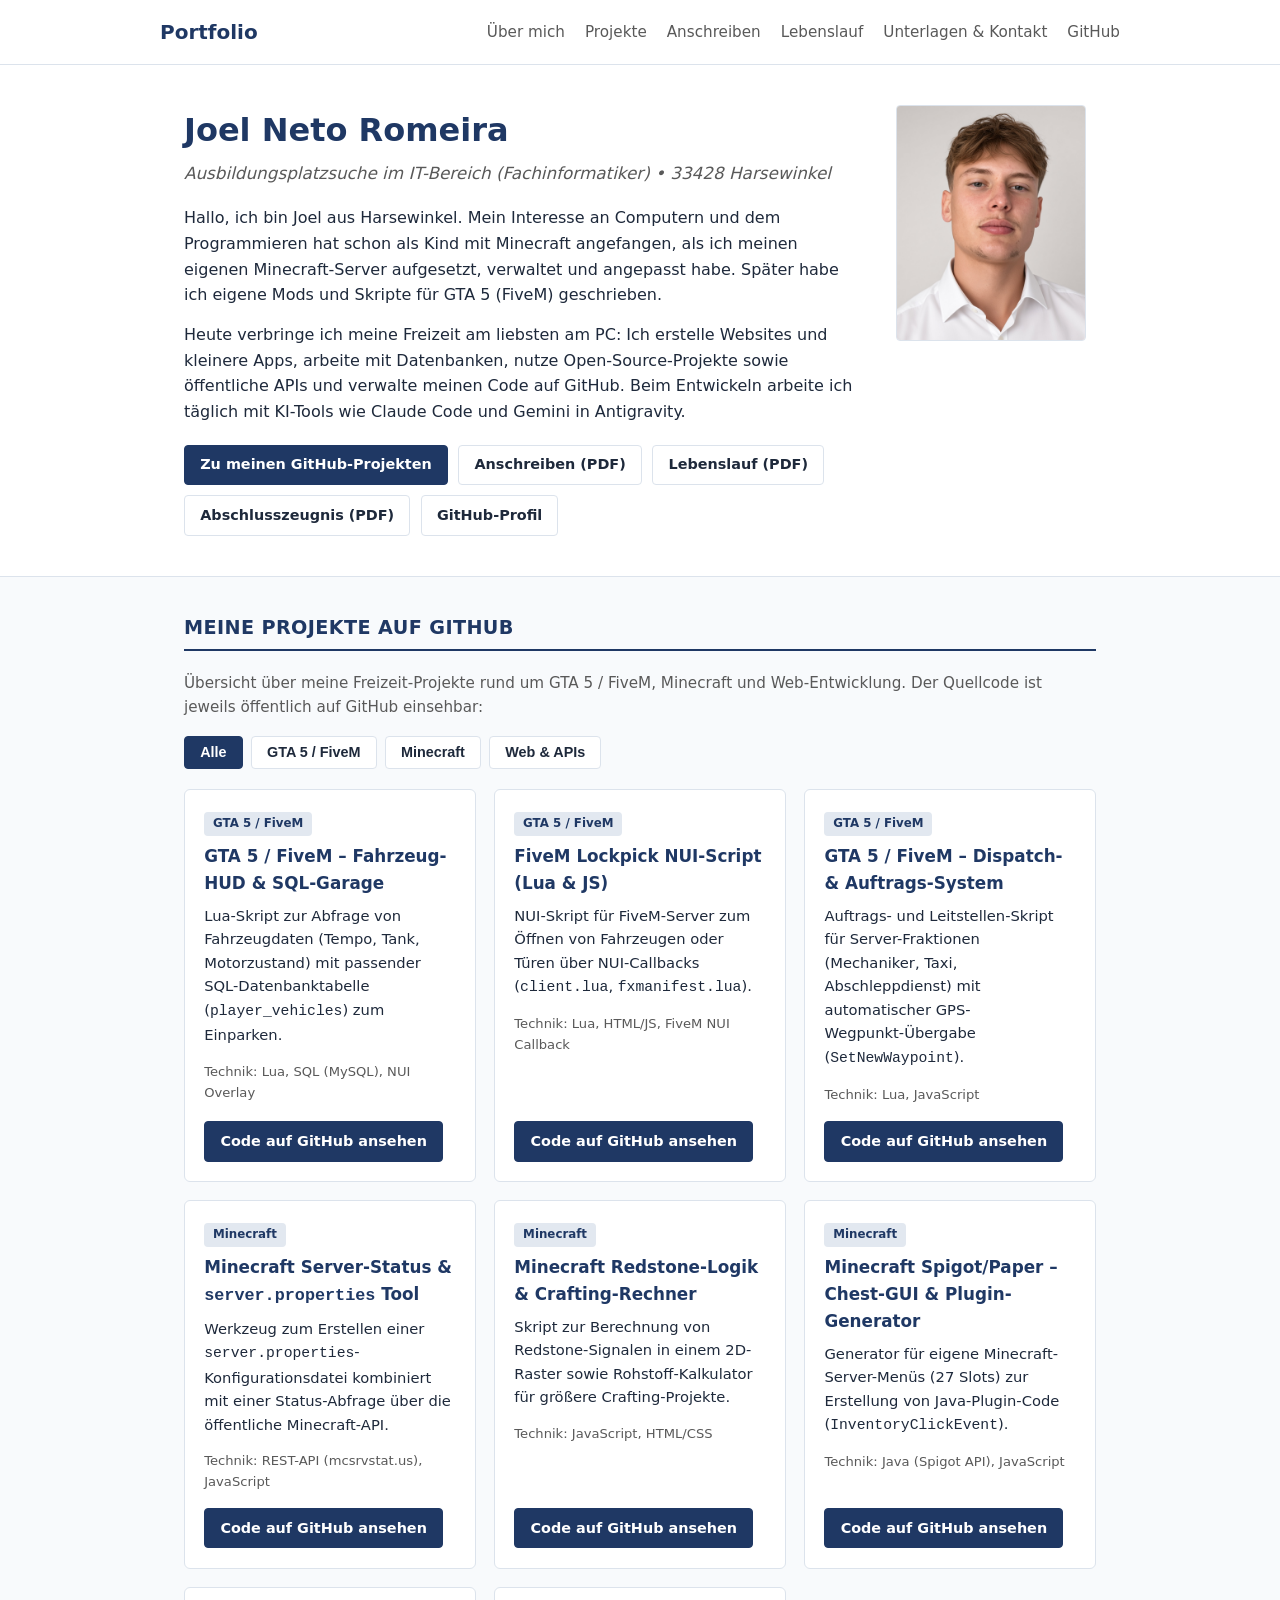
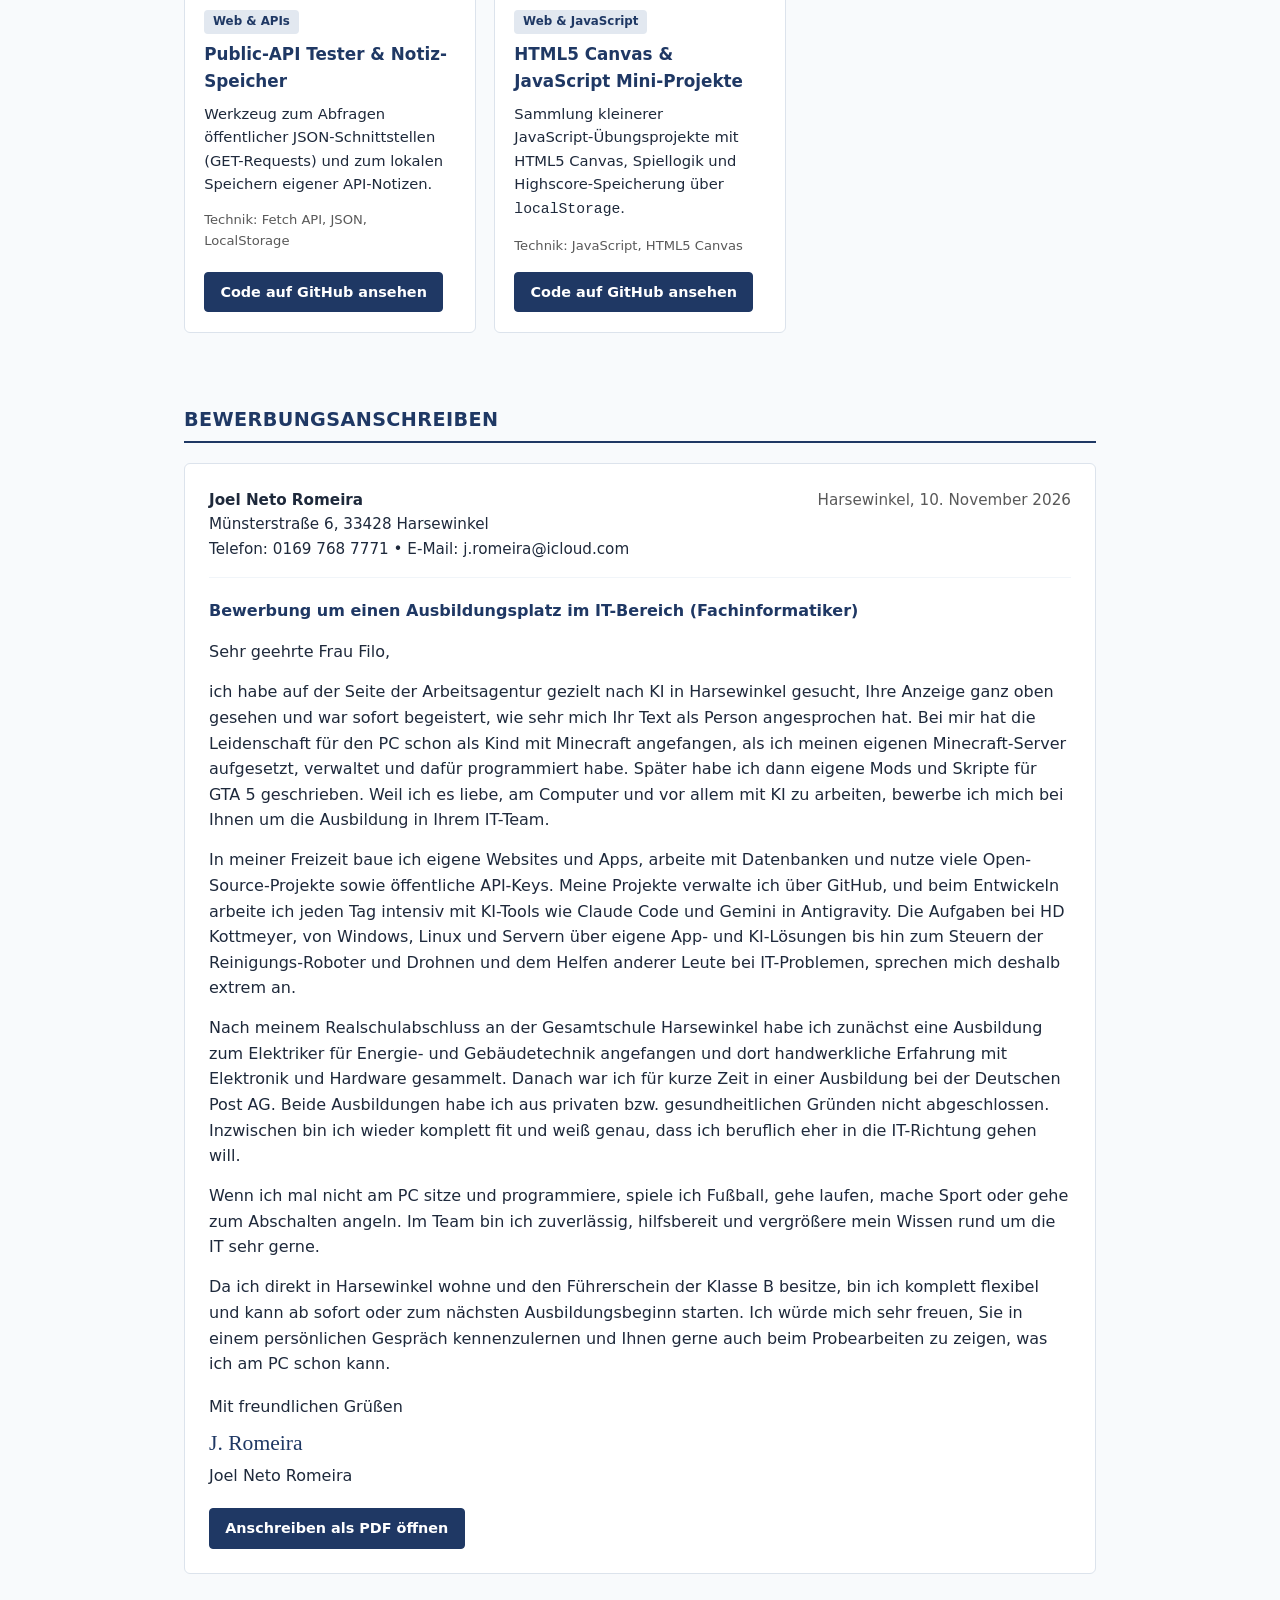
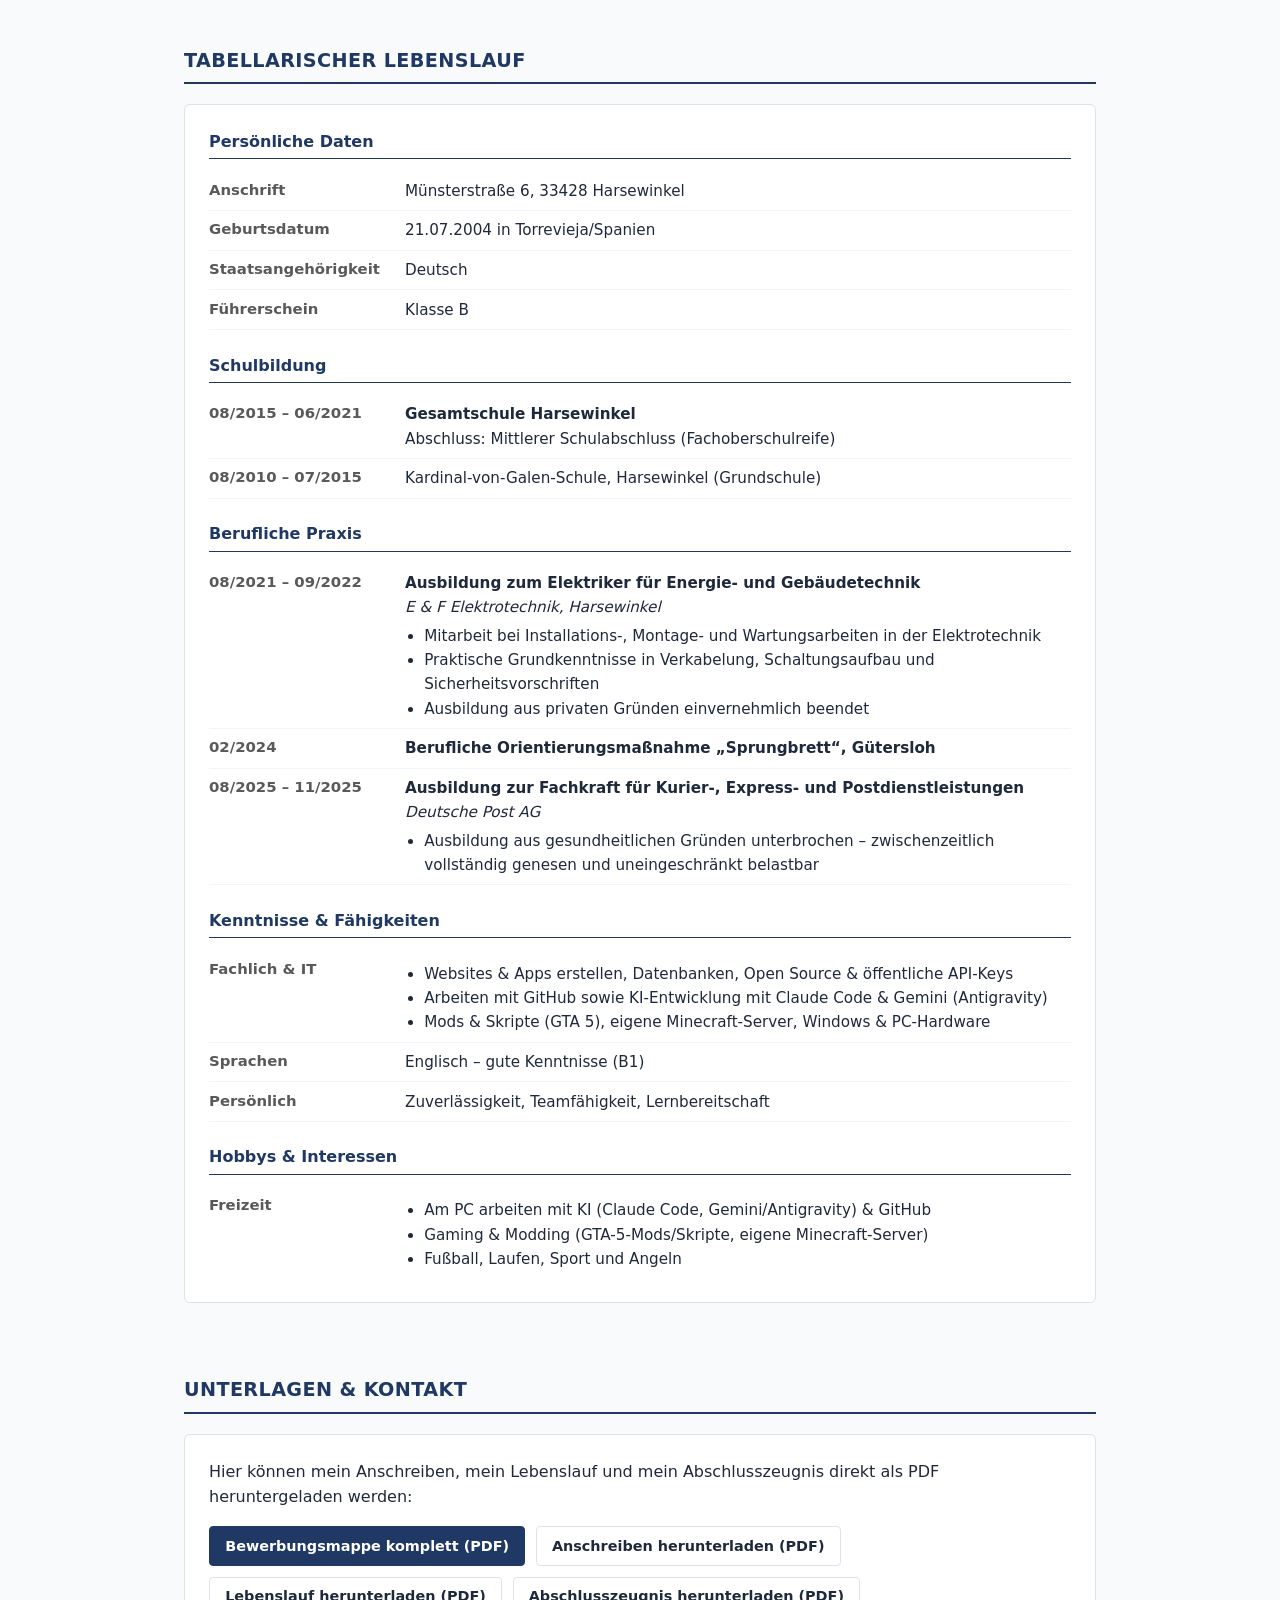
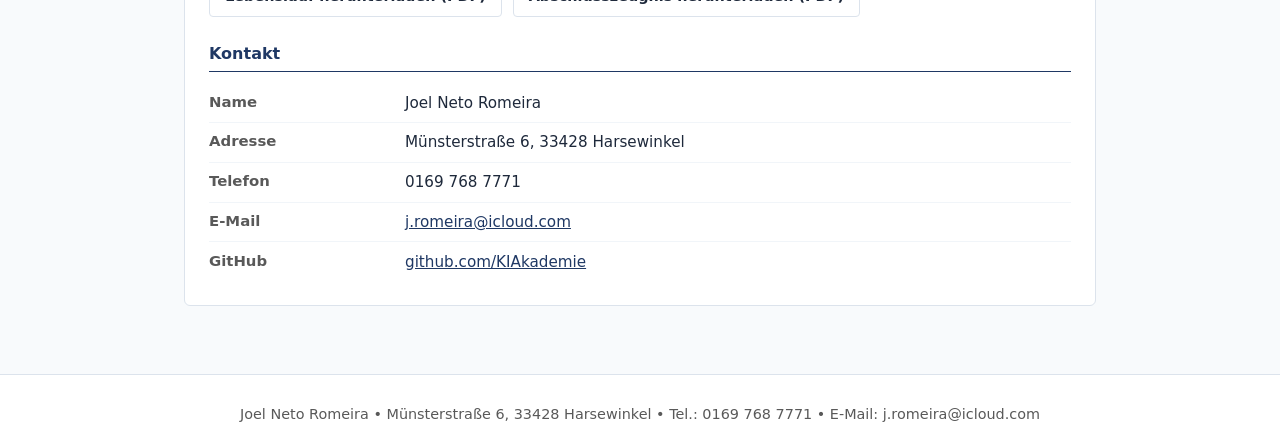
==== commit 76ff2987: "Add Anschreiben section and PDF buttons to website" ====
--- a/index.html
+++ b/index.html
@@ -34,6 +34,7 @@
       <nav class="nav-links">
         <a href="#ueber-mich">Über mich</a>
         <a href="#projekte">Projekte</a>
+        <a href="#anschreiben">Anschreiben</a>
         <a href="#lebenslauf">Lebenslauf</a>
         <a href="#unterlagen">Unterlagen &amp; Kontakt</a>
         <a href="https://github.com/KIAkademie" target="_blank" rel="noopener">GitHub</a>
@@ -54,6 +55,7 @@
         </p>
         <div class="intro-actions">
           <a href="#projekte" class="btn btn-primary">Zu meinen GitHub-Projekten</a>
+          <a href="assets/Anschreiben_Joel_Neto_Romeira.pdf" target="_blank" class="btn">Anschreiben (PDF)</a>
           <a href="assets/Lebenslauf_Joel_Neto_Romeira.pdf" target="_blank" class="btn">Lebenslauf (PDF)</a>
           <a href="assets/Abschlusszeugnis_Joel_Neto_Romeira.pdf" target="_blank" class="btn">Abschlusszeugnis (PDF)</a>
           <a href="https://github.com/KIAkademie" target="_blank" rel="noopener" class="btn">GitHub-Profil</a>
@@ -201,6 +203,55 @@
             <a href="https://github.com/KIAkademie/retro-arcade-minigames" target="_blank" rel="noopener" class="btn btn-primary">Code auf GitHub ansehen</a>
           </div>
         </article>
+      </div>
+    </section>
+
+    <!-- Anschreiben -->
+    <section id="anschreiben">
+      <h2 class="section-heading">Bewerbungsanschreiben</h2>
+      <div class="cv-card">
+        <div style="display:flex;justify-content:space-between;flex-wrap:wrap;gap:1rem;margin-bottom:1.25rem;padding-bottom:1rem;border-bottom:1px solid #f1f5f9;font-size:0.95rem;">
+          <div>
+            <strong>Joel Neto Romeira</strong><br />
+            Münsterstraße 6, 33428 Harsewinkel<br />
+            Telefon: 0169 768 7771 • E-Mail: j.romeira@icloud.com
+          </div>
+          <div style="text-align:right;color:var(--muted);">
+            Harsewinkel, 10. November 2026
+          </div>
+        </div>
+
+        <p style="font-weight:700;color:var(--brand);margin-bottom:1rem;">
+          Bewerbung um einen Ausbildungsplatz im IT-Bereich (Fachinformatiker)
+        </p>
+
+        <p style="margin-bottom:0.9rem;">Sehr geehrte Frau Filo,</p>
+
+        <p style="margin-bottom:0.9rem;">
+          ich habe auf der Seite der Arbeitsagentur gezielt nach KI in Harsewinkel gesucht, Ihre Anzeige ganz oben gesehen und war sofort begeistert, wie sehr mich Ihr Text als Person angesprochen hat. Bei mir hat die Leidenschaft für den PC schon als Kind mit Minecraft angefangen, als ich meinen eigenen Minecraft-Server aufgesetzt, verwaltet und dafür programmiert habe. Später habe ich dann eigene Mods und Skripte für GTA 5 geschrieben. Weil ich es liebe, am Computer und vor allem mit KI zu arbeiten, bewerbe ich mich bei Ihnen um die Ausbildung in Ihrem IT-Team.
+        </p>
+
+        <p style="margin-bottom:0.9rem;">
+          In meiner Freizeit baue ich eigene Websites und Apps, arbeite mit Datenbanken und nutze viele Open-Source-Projekte sowie öffentliche API-Keys. Meine Projekte verwalte ich über GitHub, und beim Entwickeln arbeite ich jeden Tag intensiv mit KI-Tools wie Claude Code und Gemini in Antigravity. Die Aufgaben bei HD Kottmeyer, von Windows, Linux und Servern über eigene App- und KI-Lösungen bis hin zum Steuern der Reinigungs-Roboter und Drohnen und dem Helfen anderer Leute bei IT-Problemen, sprechen mich deshalb extrem an.
+        </p>
+
+        <p style="margin-bottom:0.9rem;">
+          Nach meinem Realschulabschluss an der Gesamtschule Harsewinkel habe ich zunächst eine Ausbildung zum Elektriker für Energie- und Gebäudetechnik angefangen und dort handwerkliche Erfahrung mit Elektronik und Hardware gesammelt. Danach war ich für kurze Zeit in einer Ausbildung bei der Deutschen Post AG. Beide Ausbildungen habe ich aus privaten bzw. gesundheitlichen Gründen nicht abgeschlossen. Inzwischen bin ich wieder komplett fit und weiß genau, dass ich beruflich eher in die IT-Richtung gehen will.
+        </p>
+
+        <p style="margin-bottom:0.9rem;">
+          Wenn ich mal nicht am PC sitze und programmiere, spiele ich Fußball, gehe laufen, mache Sport oder gehe zum Abschalten angeln. Im Team bin ich zuverlässig, hilfsbereit und vergrößere mein Wissen rund um die IT sehr gerne.
+        </p>
+
+        <p style="margin-bottom:1.1rem;">
+          Da ich direkt in Harsewinkel wohne und den Führerschein der Klasse B besitze, bin ich komplett flexibel und kann ab sofort oder zum nächsten Ausbildungsbeginn starten. Ich würde mich sehr freuen, Sie in einem persönlichen Gespräch kennenzulernen und Ihnen gerne auch beim Probearbeiten zu zeigen, was ich am PC schon kann.
+        </p>
+
+        <p style="margin-bottom:0.35rem;">Mit freundlichen Grüßen</p>
+        <p style="font-family:'Segoe Script', cursive;font-size:1.35rem;color:var(--brand);margin-bottom:0.15rem;">J. Romeira</p>
+        <p style="margin-bottom:1.25rem;">Joel Neto Romeira</p>
+
+        <a href="assets/Anschreiben_Joel_Neto_Romeira.pdf" target="_blank" class="btn btn-primary">Anschreiben als PDF öffnen</a>
       </div>
     </section>
 
@@ -306,12 +357,13 @@
       <h2 class="section-heading">Unterlagen &amp; Kontakt</h2>
       <div class="cv-card">
         <p style="margin-bottom:1rem;">
-          Hier können mein Lebenslauf und mein Abschlusszeugnis direkt als PDF heruntergeladen werden:
+          Hier können mein Anschreiben, mein Lebenslauf und mein Abschlusszeugnis direkt als PDF heruntergeladen werden:
         </p>
         <div style="display:flex;gap:0.65rem;flex-wrap:wrap;margin-bottom:1.5rem;">
-          <a href="assets/Lebenslauf_Joel_Neto_Romeira.pdf" target="_blank" class="btn btn-primary">Lebenslauf herunterladen (PDF)</a>
+          <a href="assets/Bewerbung_Joel_Neto_Romeira.pdf" target="_blank" class="btn btn-primary">Bewerbungsmappe komplett (PDF)</a>
+          <a href="assets/Anschreiben_Joel_Neto_Romeira.pdf" target="_blank" class="btn">Anschreiben herunterladen (PDF)</a>
+          <a href="assets/Lebenslauf_Joel_Neto_Romeira.pdf" target="_blank" class="btn">Lebenslauf herunterladen (PDF)</a>
           <a href="assets/Abschlusszeugnis_Joel_Neto_Romeira.pdf" target="_blank" class="btn">Abschlusszeugnis herunterladen (PDF)</a>
-          <a href="assets/Bewerbung_Joel_Neto_Romeira.pdf" target="_blank" class="btn">Bewerbungsmappe komplett (PDF)</a>
         </div>
 
         <div class="cv-group-title">Kontakt</div>
